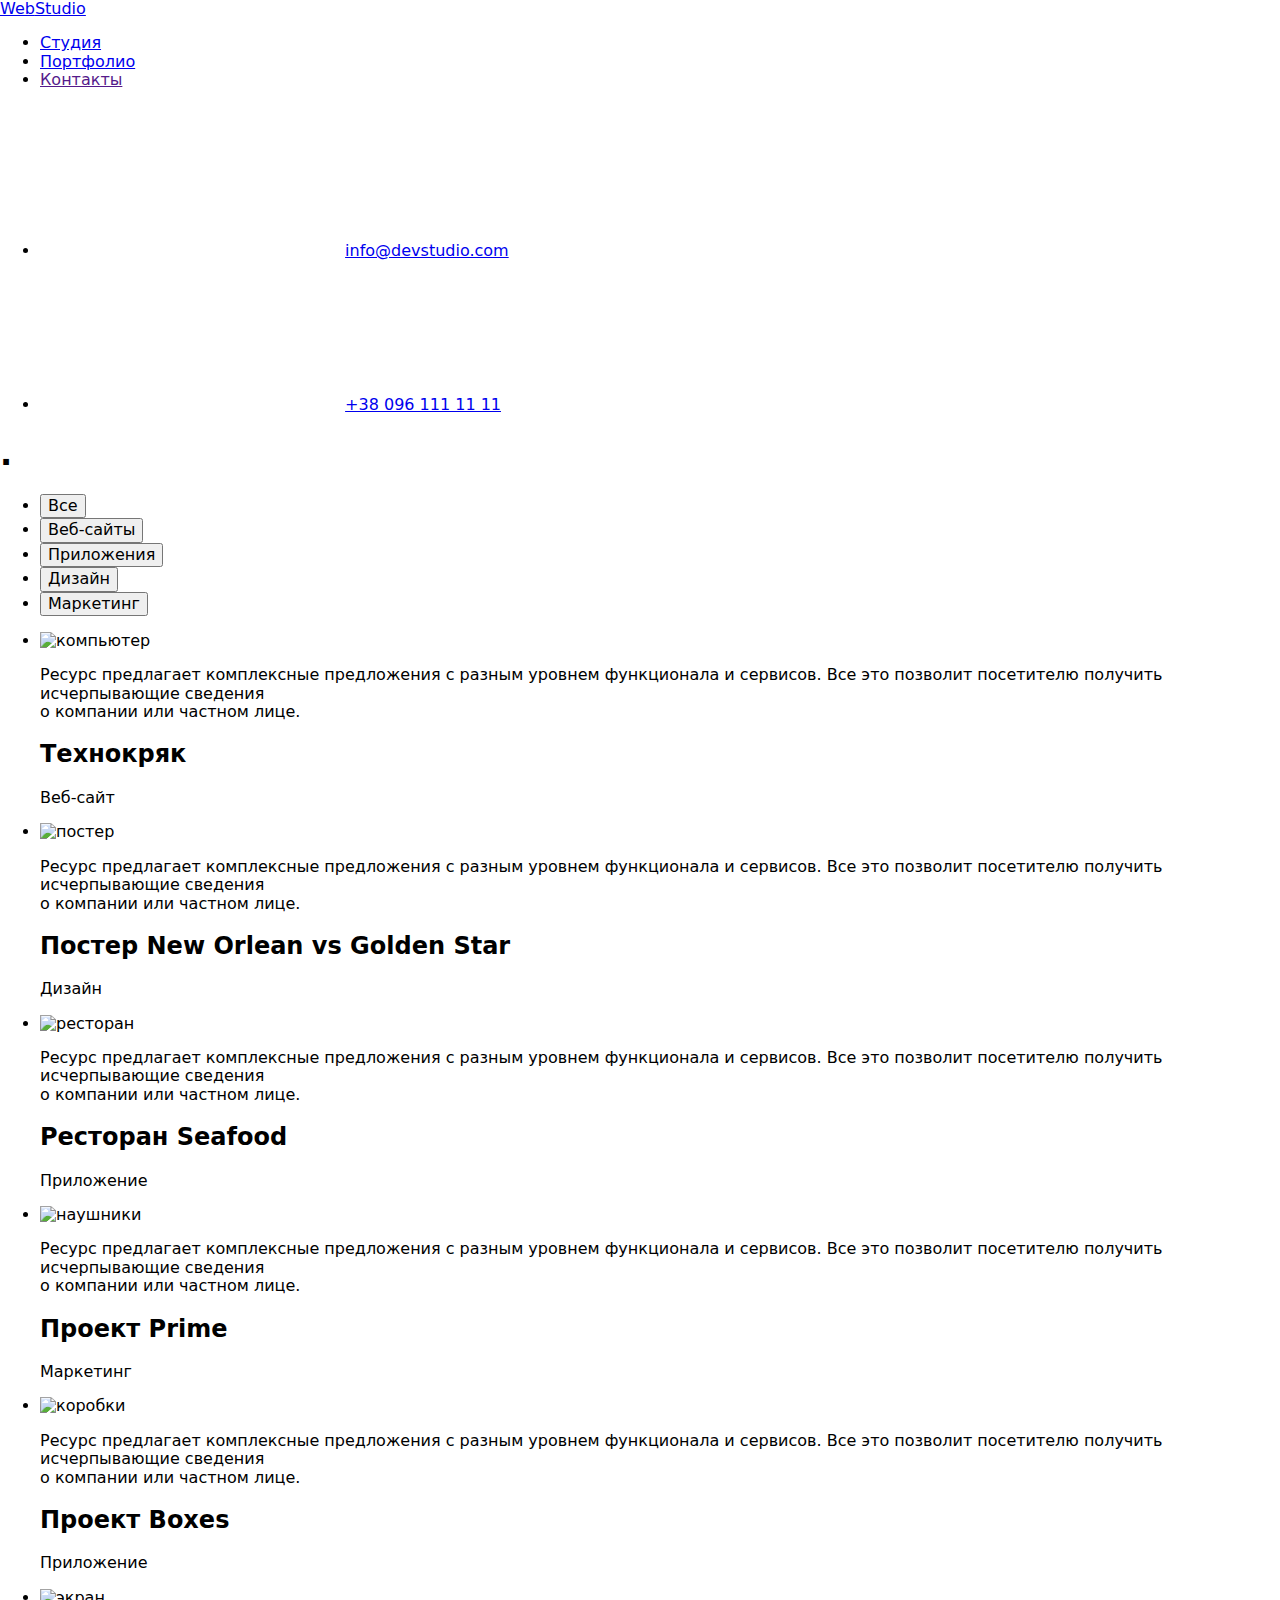
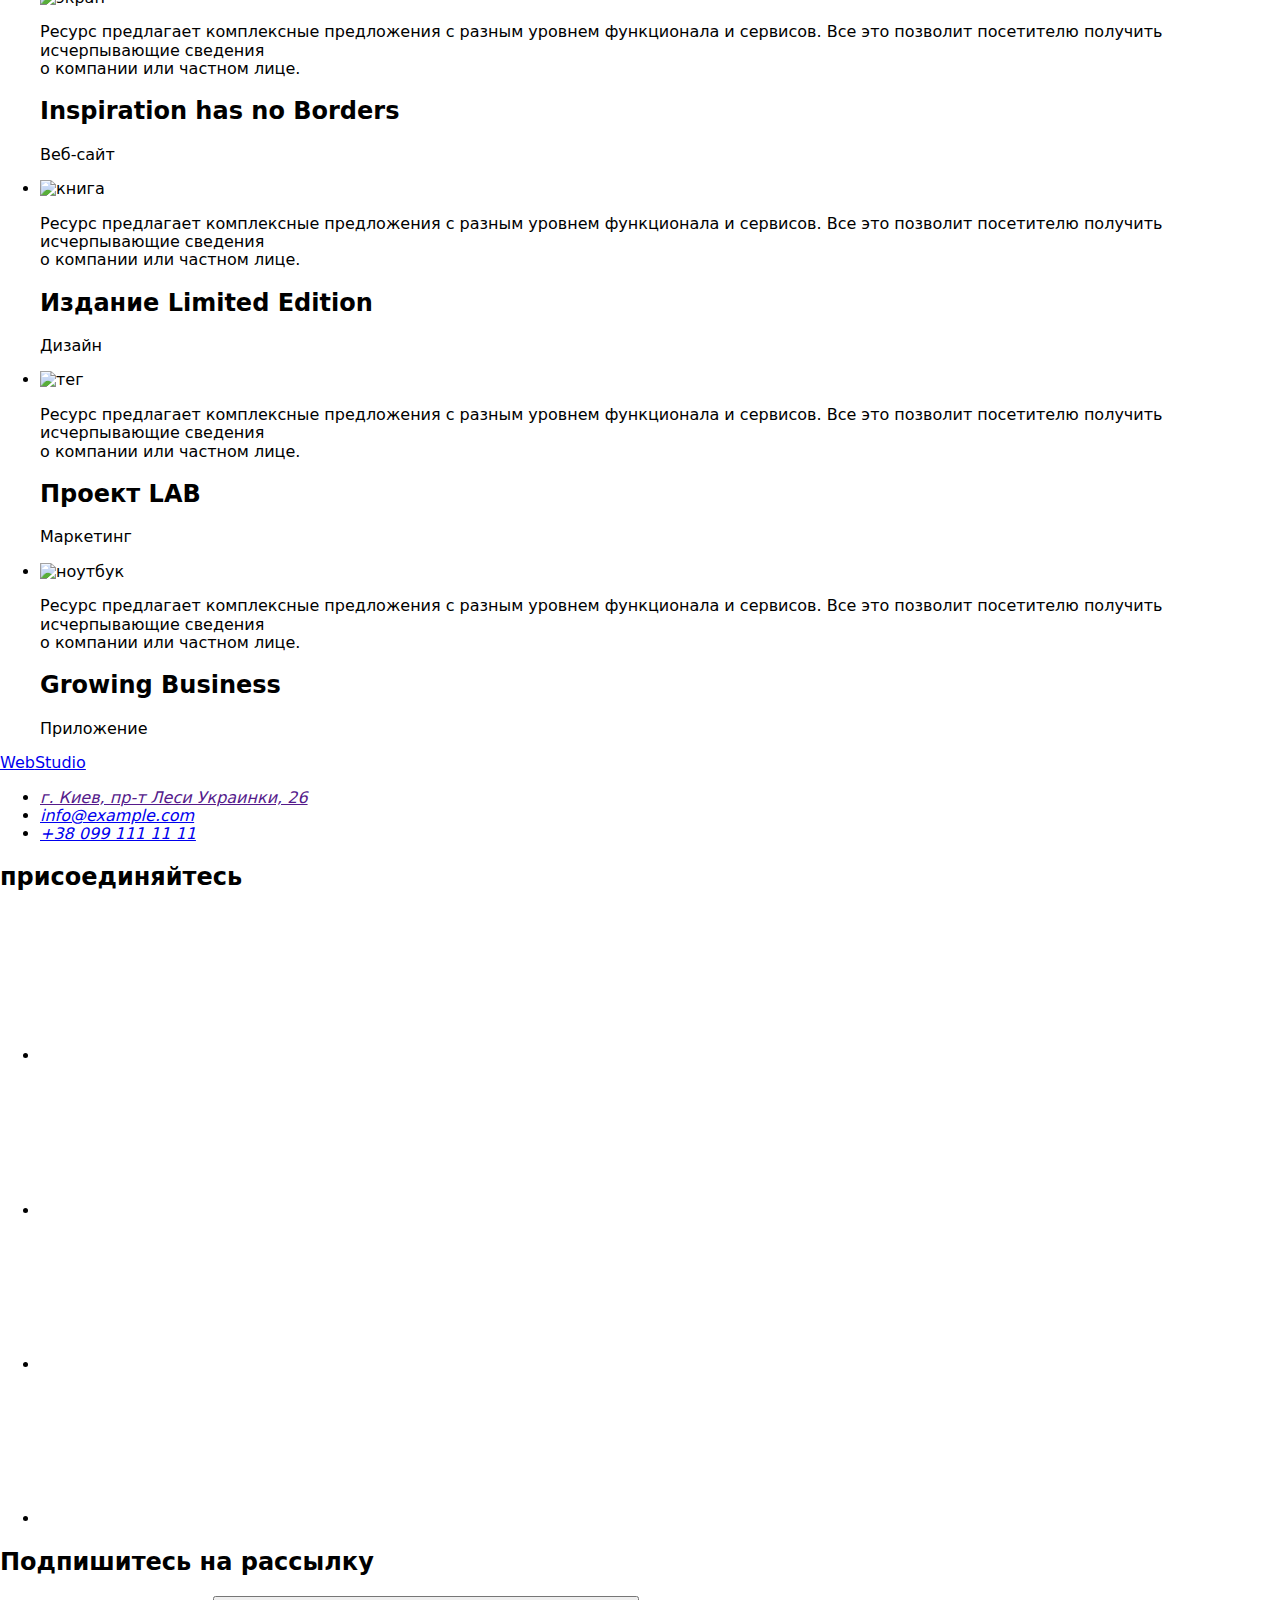
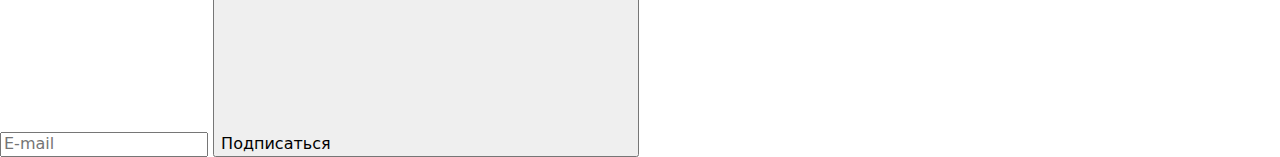
==== portfolio.html @ a4544d1d "Add files via upload" ====
<!DOCTYPE html>
<html lang="ru">
<head>
    <meta charset="UTF-8">
    <meta http-equiv="X-UA-Compatible" content="IE=edge">
    <meta name="viewport" content="width=device-width, initial-scale=1.0">
    <title>hw2</title>
    <link
    rel="stylesheet"
    href="https://cdnjs.cloudflare.com/ajax/libs/modern-normalize/1.0.0/modern-normalize.min.css"
    />
    <link rel="stylesheet" href="css/styles.css">
    <link rel="stylesheet" href="css/main.min.css">
    <link href="https://fonts.googleapis.com/css2?family=Raleway:wght@700&family=Roboto:wght@400;500;700;900&display=swap" rel="stylesheet">
</head>
<body>
    <header>
        <div class="conteiner , dopdiv">
        <nav>
            <a href="index.html" class="logo , href"><span class="part1">Web</span>Studio</a>
        <ul class="toplink">
            <li class="topli"><a href="index.html" class=" href">Студия</a></li>
            <li class="topli"><a href="portfolio.html" class=" current ,href" >Портфолио</a> </li>
            <li class="topli" ><a href="" class="href">Контакты</a></li>
        </ul>
        </nav>
        <ul class="tellink">
            <li class="telmail1">
                <svg class="svg-mail">
                    <use href="./images/symbol-defs.svg#envelope"></use>
                    </svg>
                <a href="mailto:info@devstudio.com" class="telmail">info@devstudio.com</a></li>
            <li class="telmail1"><svg class="svg-smartphone">
                <use href="./images/symbol-defs.svg#smartphone"></use>
                </svg>
                <a href="tel:+380961111111" class="telmail"> +38 096 111 11 11 </a></li>
        </ul>
        </div>
    </header>
<main>
    <section class="section" >
        <div  class="conteiner">
        <h1 class="p">.</h1>
        <ul class="portfolio-buttons">
        <li><button type="button" class="current-button button">Все</button></li>
        <li><button type="button" class="button">Веб-сайты</button></li>
        <li><button type="button" class="button">Приложения</button></li>
        <li><button type="button" class="button">Дизайн</button></li>
        <li><button type="button" class="button">Маркетинг</button></li>
        </ul>
        <ul class="portfolio-list">
        <li class=""><article class="portfolio">  
           <div class="zero">
           <img src="images/10.jpg" alt="компьютер" width="370" height="294" >
           <div class="over">
            <p>Ресурс предлагает комплексные предложения с разным уровнем функционала и сервисов. Все это позволит посетителю получить исчерпывающие сведения <br>о компании или частном лице.</p>
            </div>
        </div>
           <div>
           <h2>Технокряк</h2> 
           <p class="text">Веб-сайт</p>
            </div>
        </article></li>
        <li class=""><article class="portfolio">
            <div class="zero">
            <img src="images/9.jpg" alt="постер" width="370" height="294">
            <div class="over">
                <p>Ресурс предлагает комплексные предложения с разным уровнем функционала и сервисов. Все это позволит посетителю получить исчерпывающие сведения <br>о компании или частном лице.</p>
                </div>
            </div>
            <div>
            <h2>Постер New Orlean vs Golden Star</h2>
            <p class="text">Дизайн</p>
            </div>
        </article></li>        
        <li class=""><article class="portfolio">
            <div class="zero">
            <img src="images/11.jpg" alt="ресторан" width="370" height="294">
            <div class="over">
                <p>Ресурс предлагает комплексные предложения с разным уровнем функционала и сервисов. Все это позволит посетителю получить исчерпывающие сведения <br>о компании или частном лице.</p>
                </div>
            </div>
            <div>
            <h2>Ресторан Seafood</h2>
            <p class="text">Приложение</p>
            </div>
        </article></li>
        <li class=""><article class="portfolio">
            <div class="zero">
            <img src="images/8.jpg" alt="наушники" width="370" height="294">
            <div class="over">
                <p>Ресурс предлагает комплексные предложения с разным уровнем функционала и сервисов. Все это позволит посетителю получить исчерпывающие сведения <br>о компании или частном лице.</p>
                </div>
            </div>
            <div>
            <h2>Проект Prime</h2>
            <p class="text">Маркетинг</p>
            </div>
        </article></li>    
        <li class=""><article class="portfolio">
            <div class="zero">
            <img src="images/13.jpg" alt="коробки" width="370" height="294">
            <div class="over">
                <p>Ресурс предлагает комплексные предложения с разным уровнем функционала и сервисов. Все это позволит посетителю получить исчерпывающие сведения <br>о компании или частном лице.</p>
                </div>
            </div>
            <div>
            <h2>Проект Boxes</h2>
            <p class="text">Приложение</p>
            </div>
        </article></li>
        <li class=""><article class="portfolio">
            <div class="zero">
            <img src="images/12.jpg" alt="экран" width="370" height="294">
            <div class="over">
                <p>Ресурс предлагает комплексные предложения с разным уровнем функционала и сервисов. Все это позволит посетителю получить исчерпывающие сведения <br>о компании или частном лице.</p>
                </div>
            </div>
            <div>
            <h2>Inspiration has no Borders</h2>
            <p class="text">Веб-сайт</p>
            </div>
        </article></li>
        <li class=""><article class="portfolio">
            <div class="zero">
            <img src="images/14.jpg" alt="книга" width="370" height="294">
            <div class="over">
                <p>Ресурс предлагает комплексные предложения с разным уровнем функционала и сервисов. Все это позволит посетителю получить исчерпывающие сведения <br>о компании или частном лице.</p>
                </div>
            </div>
            <div>
            <h2>Издание Limited Edition</h2>
            <p class="text">Дизайн</p>
            </div>
        </article></li>
        <li class=""><article class="portfolio">
            <div class="zero">
            <img src="images/16.jpg" alt="тег" width="370" height="294">
            <div class="over">
                <p>Ресурс предлагает комплексные предложения с разным уровнем функционала и сервисов. Все это позволит посетителю получить исчерпывающие сведения <br>о компании или частном лице.</p>
                </div>
            </div>
            <div>
            <h2>Проект LAB</h2>
            <p class="text">Маркетинг</p>
            </div>
        </article></li>
        <li class=""><article class="portfolio">
            <div class="zero">
            <img src="images/15.jpg" alt="ноутбук" width="370" height="294">
            <div class="over">
                <p>Ресурс предлагает комплексные предложения с разным уровнем функционала и сервисов. Все это позволит посетителю получить исчерпывающие сведения <br>о компании или частном лице.</p>
                </div>
            </div>
            <div>
            <h2>Growing Business</h2>
            <p class="text">Приложение</p>
            </div>
        </article></li>
        </ul>
    </div>
    </section>
</main>
<footer>
    <div class="conteiner , flex">
   <div>
    <a href="index.html" class="logo_bottom" ><span class="part1">Web</span>Studio</a>
   <address><ul class="footer-ul">
       <li class="footer-li"><a href="" class="address">г. Киев, пр-т Леси Украинки, 26</a></li>
       <li class="footer-li"><a href="mailto:info@example.com" class="telmail2">info@example.com</a></li>
       <li class="footer-li"><a href="tel:+380991111111" class="telmail2">+38 099 111 11 11</a></li>
   </ul></address>
    </div>
   <div class="dopsection">
    <h2 class="join">присоединяйтесь</h2>
    <ul class="bottomjoin">
        <li class="bottom-links"><a href="" class="bottom-link"><svg class="social-svg">
            <use href="./images/symbol-defs.svg#instagram"></use>
        </svg></a></li>
        <li class="bottom-links"><a href="" class="bottom-link"><svg class="social-svg">
            <use href="./images/symbol-defs.svg#twitter"></use>
        </svg> </a></li>
        <li class="bottom-links"><a href="" class="bottom-link"><svg class="social-svg">
            <use href="./images/symbol-defs.svg#facebook"></use>
        </svg></a></li>
        <li class="bottom-links"><a href="" class="bottom-link"><svg class="social-svg">
            <use href="./images/symbol-defs.svg#linkedin2"></use>
        </svg></a></li>
    </ul>
</div>
   <form class="dopsection">
    <h2 class="join ,display">Подпишитесь на рассылку</h2>
    <div class="flex">
    <input type="email" name="mail" placeholder="E-mail" class="bottom_input ">
    <button type="submit" class="button_join_down">Подписаться<svg class="icon_send">
        <use href="./images/symbol-defs.svg#icon-send" ></use>
    </svg></button>
    </div>
   </form>
</div>
</footer> 
</body>
</html>
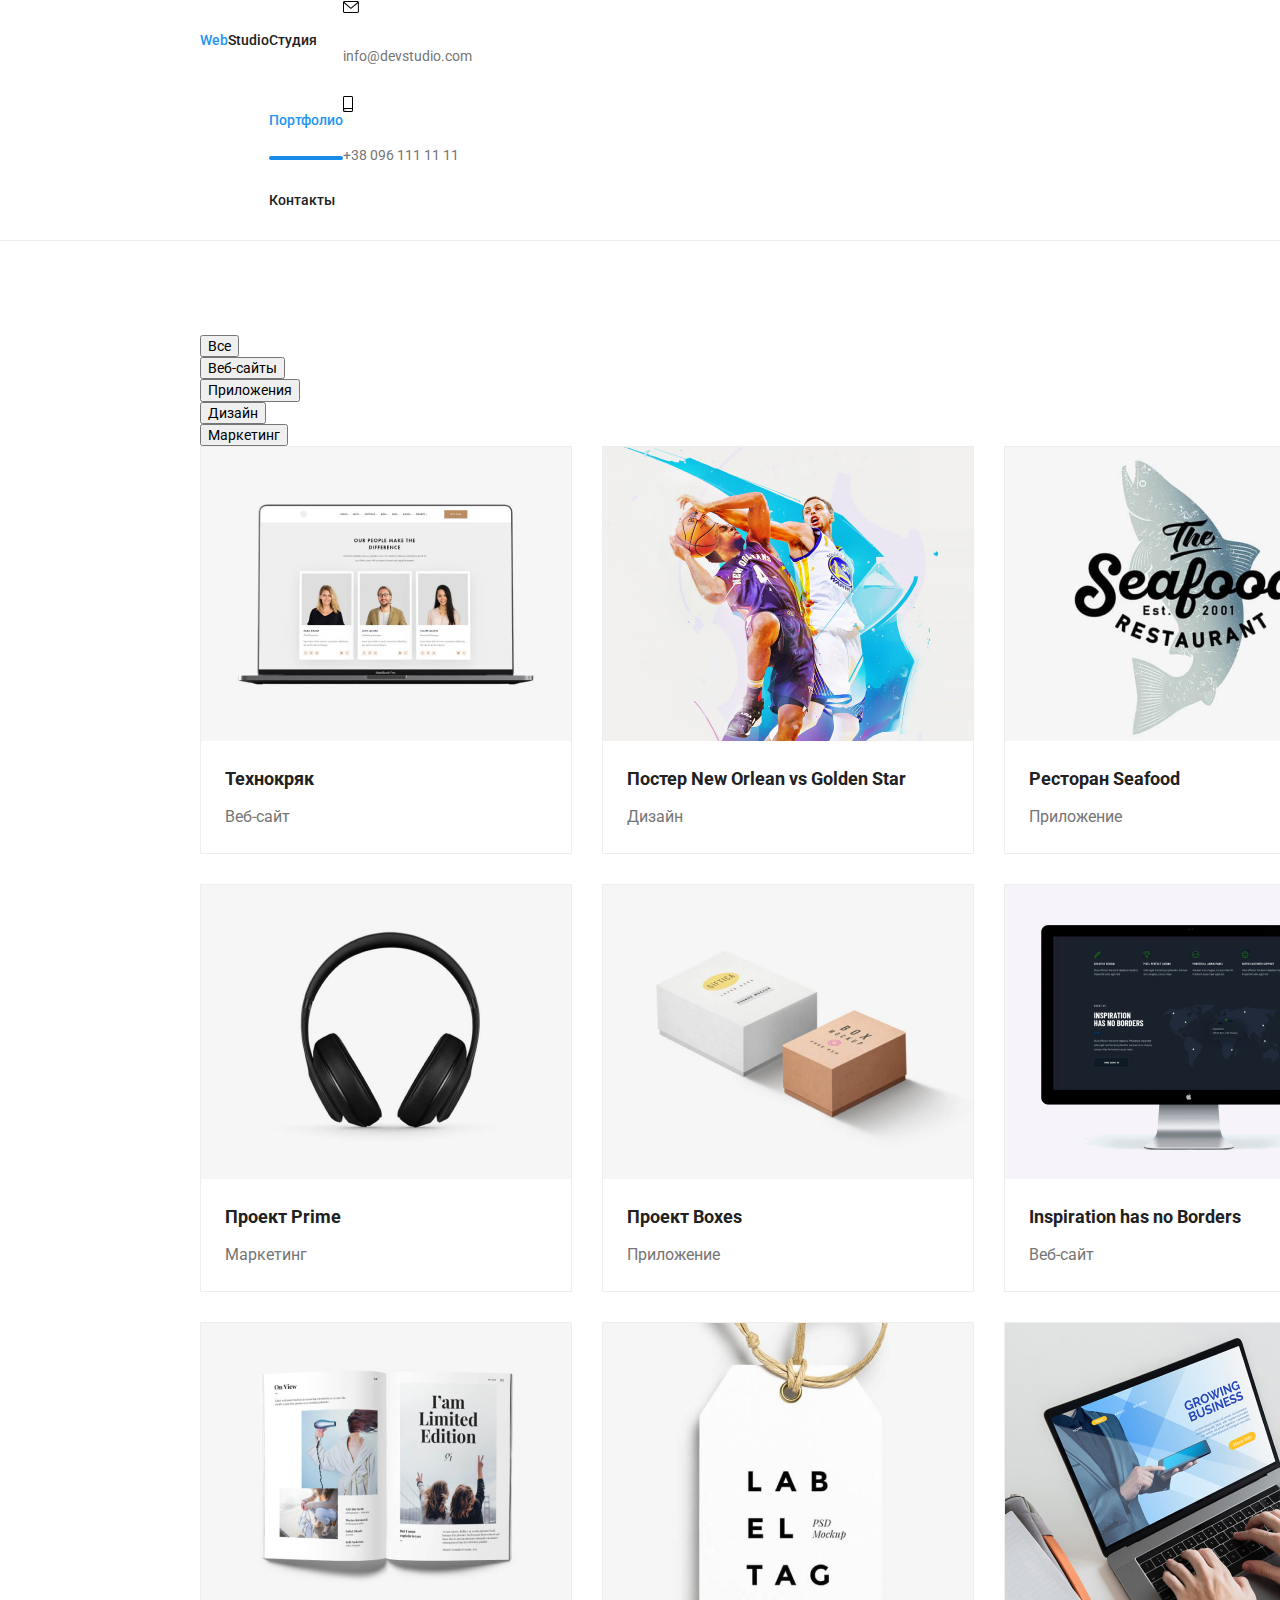
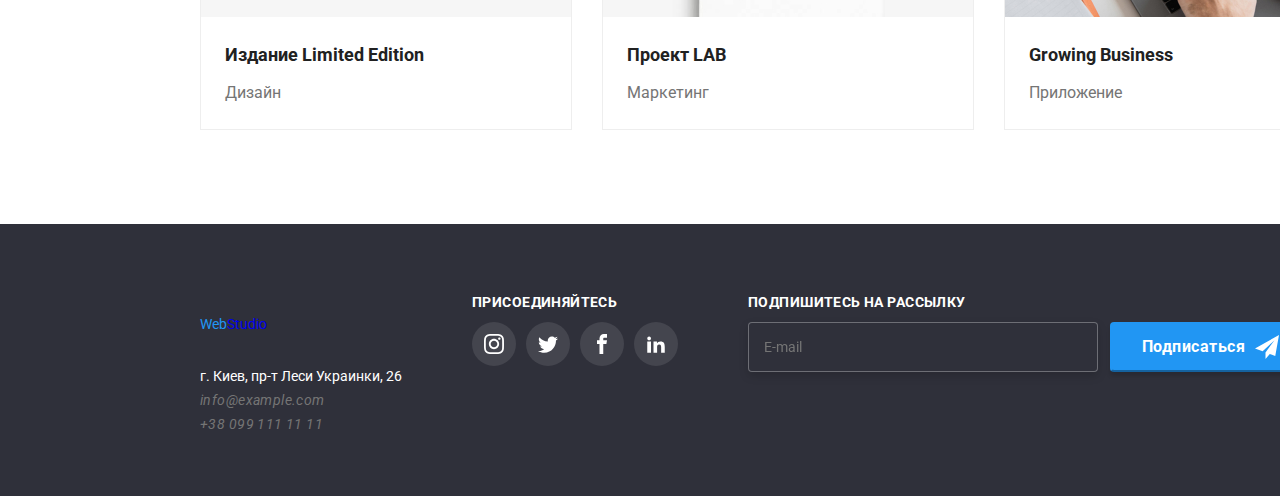
==== commit 1ba91430: "Add files via upload" ====
--- a/portfolio.html
+++ b/portfolio.html
@@ -3,7 +3,7 @@
 <head>
     <meta charset="UTF-8">
     <meta http-equiv="X-UA-Compatible" content="IE=edge">
-    <meta name="viewport" content="width=device-width, initial-scale=1.0">
+    <meta name="viewport" content="width=device-width, initial-scale=1.0" />
     <title>hw2</title>
     <link
     rel="stylesheet"
@@ -15,22 +15,22 @@
 </head>
 <body>
     <header>
-        <div class="conteiner , dopdiv">
+        <div class="conteiner , flex">
         <nav>
-            <a href="index.html" class="logo , href"><span class="part1">Web</span>Studio</a>
-        <ul class="toplink">
-            <li class="topli"><a href="index.html" class=" href">Студия</a></li>
-            <li class="topli"><a href="portfolio.html" class=" current ,href" >Портфолио</a> </li>
-            <li class="topli" ><a href="" class="href">Контакты</a></li>
+            <a href="index.html" class=" header_logo , href"><span class="part1">Web</span>Studio</a>
+        <ul class="header_list">
+            <li class="header_link"><a href="index.html" class=" href">Студия</a></li>
+            <li class="header_link"><a href="portfolio.html" class="current  href" >Портфолио</a> </li>
+            <li class="header_link" ><a href="" class="href">Контакты</a></li>
         </ul>
         </nav>
-        <ul class="tellink">
-            <li class="telmail1">
+        <ul class="contact_list">
+            <li class="contact_item">
                 <svg class="svg-mail">
                     <use href="./images/symbol-defs.svg#envelope"></use>
                     </svg>
                 <a href="mailto:info@devstudio.com" class="telmail">info@devstudio.com</a></li>
-            <li class="telmail1"><svg class="svg-smartphone">
+            <li class="contact_item"><svg class="svg-smartphone">
                 <use href="./images/symbol-defs.svg#smartphone"></use>
                 </svg>
                 <a href="tel:+380961111111" class="telmail"> +38 096 111 11 11 </a></li>
@@ -41,12 +41,12 @@
     <section class="section" >
         <div  class="conteiner">
         <h1 class="p">.</h1>
-        <ul class="portfolio-buttons">
-        <li><button type="button" class="current-button button">Все</button></li>
-        <li><button type="button" class="button">Веб-сайты</button></li>
-        <li><button type="button" class="button">Приложения</button></li>
-        <li><button type="button" class="button">Дизайн</button></li>
-        <li><button type="button" class="button">Маркетинг</button></li>
+        <ul class="portfolio_buttons_list">
+        <li><button type="button" class="current_button portfolio_button ">Все</button></li>
+        <li><button type="button" class="portfolio_button">Веб-сайты</button></li>
+        <li><button type="button" class="portfolio_button">Приложения</button></li>
+        <li><button type="button" class="portfolio_button">Дизайн</button></li>
+        <li><button type="button" class="portfolio_button">Маркетинг</button></li>
         </ul>
         <ul class="portfolio-list">
         <li class=""><article class="portfolio">  
@@ -164,11 +164,11 @@
 <footer>
     <div class="conteiner , flex">
    <div>
-    <a href="index.html" class="logo_bottom" ><span class="part1">Web</span>Studio</a>
-   <address><ul class="footer-ul">
-       <li class="footer-li"><a href="" class="address">г. Киев, пр-т Леси Украинки, 26</a></li>
-       <li class="footer-li"><a href="mailto:info@example.com" class="telmail2">info@example.com</a></li>
-       <li class="footer-li"><a href="tel:+380991111111" class="telmail2">+38 099 111 11 11</a></li>
+    <a href="index.html" class="logo_footer" ><span class="part1">Web</span>Studio</a>
+   <address><ul class="footer_list">
+       <li class="footer_item"><a href="" class="address">г. Киев, пр-т Леси Украинки, 26</a></li>
+       <li class="footer_item"><a href="mailto:info@example.com" class="telmail2">info@example.com</a></li>
+       <li class="footer_item"><a href="tel:+380991111111" class="telmail2">+38 099 111 11 11</a></li>
    </ul></address>
     </div>
    <div class="dopsection">
@@ -191,13 +191,13 @@
    <form class="dopsection">
     <h2 class="join ,display">Подпишитесь на рассылку</h2>
     <div class="flex">
-    <input type="email" name="mail" placeholder="E-mail" class="bottom_input ">
-    <button type="submit" class="button_join_down">Подписаться<svg class="icon_send">
+    <input type="email" name="mail" placeholder="E-mail" class="bottom_input">
+    <button type="submit" class="button_join_down button">Подписаться<svg class="icon_send">
         <use href="./images/symbol-defs.svg#icon-send" ></use>
     </svg></button>
     </div>
    </form>
 </div>
-</footer> 
+</footer>
 </body>
 </html>--- a/css/styles.css
+++ b/css/styles.css
@@ -0,0 +1,24 @@
+:root {
+    --brand-color: #2196F3;
+    --second-color:#757575;
+    --main-color:#212121;
+    --white-color:#FFFFFF; 
+    --grey-color:#AFB1B8;
+}
+body{
+    font-family:'Roboto','Raleway',sans-serif;
+    position: relative;
+    color: var(--main-color);
+    font-size: 14px;
+} 
+
+
+
+
+
+
+
+
+
+
+
--- a/css/main.min.css
+++ b/css/main.min.css
@@ -0,0 +1 @@
+.button{background:#f5f4fa;cursor:pointer;font-family:inherit;font-size:16px;line-height:1.6;text-align:center;letter-spacing:.03em;border-radius:4px;border-color:var(--white-color);font-weight:500;padding-top:6px;padding-bottom:6px;padding-left:22px;padding-right:22px;transition-property:background-color;transition-duration:250ms;transition-timing-function:cubic-bezier(0.4, 0, 0.2, 1)}.button:hover,.button:focus{background-color:var(--brand-color);color:var(--white-color);border-color:var(--brand-color);box-shadow:0px 3px 1px rgba(0,0,0,.1),0px 1px 2px rgba(0,0,0,.08),0px 2px 2px rgba(0,0,0,.12)}.current-button{background-color:var(--brand-color);color:var(--white-color);border-color:var(--brand-color)}.order-services{font-size:16px;line-height:1.9;display:flex;margin:0px auto;letter-spacing:.06em;background-color:var(--brand-color);color:var(--white-color);border-color:var(--brand-color);border-radius:4px;font-weight:bold;margin-top:10px;padding:10px 32px 10px 32px;transition-property:background-color;transition-duration:250ms;transition-timing-function:cubic-bezier(0.4, 0, 0.2, 1)}.order-services:hover,.order-services:focus{background-color:#188ce8}.send_button{padding:10px 55px 10px 55px;background:#2196f3;box-shadow:0px 4px 4px rgba(0,0,0,.15);border-radius:4px;color:var(--white-color);font-weight:700;font-size:16px;line-height:30px;display:flex;align-items:center;text-align:center;margin:0px auto;border-color:var(--brand-color)}.button_join_down{align-items:center;padding:10px 30px 10px 30px;font-weight:700;font-size:16px;line-height:1.8;display:flex;align-items:center;text-align:center;height:50px;fill:var(--white-color);color:var(--white-color);background-color:var(--brand-color);border-color:var(--brand-color);box-shadow:0px 4px 4px rgba(0,0,0,.15);border-radius:4px}.portfolio-buttons{display:flex;justify-content:center;margin-bottom:50px}.portfolio-buttons li+li{margin-left:8px}.bottom-link{padding:0px;width:44px;height:44px;display:flex;justify-content:center;align-items:center;border-radius:50%;background:rgba(255,255,255,.1019607843);fill:var(--white-color);transition-property:background-color,fill;transition-duration:250ms;transition-timing-function:cubic-bezier(0.4, 0, 0.2, 1)}.bottom-link:hover,.bottom-link:focus{background-color:#2196f3;fill:var(--white-color)}.close{position:absolute;right:8px;top:8px;box-shadow:none;border-radius:50%;height:30px;width:30px;line-height:0px;padding:0px;box-shadow:none;border:1px solid gray;background-color:var(--white-color)}.close:hover{border-radius:50%;box-shadow:none;background-color:var(--white-color);border:1px solid gray;color:var(--brand-color)}a{text-decoration:none;padding:32px 0px;display:block;transition-property:color;transition-duration:250ms;transition-timing-function:cubic-bezier(0.4, 0, 0.2, 1)}a:hover,a:focus{color:var(--brand-color)}.href{color:var(--main-color);font-weight:500}.telmail{color:var(--second-color)}.telmail1{color:var(--second-color);fill:var(--second-color);transition-property:color,fill;transition-duration:250ms;transition-timing-function:cubic-bezier(0.4, 0, 0.2, 1)}.telmail1:focus,.telmail1:hover{fill:var(--brand-color)}.telmail2{color:var(--second-color);font-weight:400;font-size:14px;line-height:24px;letter-spacing:.03em;padding:0px 0px}.address{font-weight:400;font-size:14px;line-height:24px;color:var(--white-color);padding:0px 0px;font-style:normal}.logo{font-family:"Raleway";font-weight:700;font-size:26px;line-height:1.2;margin-right:60px;display:block;padding:23px 0px}.logo_bottom{color:var(--white-color);font-family:"Raleway";font-weight:700;font-size:26px;line-height:1.2;padding:0px 0px}.clientlink{width:170px;height:92px;display:flex;justify-content:center;align-items:center;padding:0px;border:1px solid var(--grey-color);border-radius:5px;fill:var(--grey-color);transition-property:border,fill;transition-duration:250ms;transition-timing-function:cubic-bezier(0.4, 0, 0.2, 1)}.clientlink:hover,.clientlink:focus{fill:var(--brand-color);border:1px solid var(--brand-color)}.tellink{display:flex;margin-left:auto}.tellink .telmail+.telmail{margin-left:50px}.social-link{padding:0px;width:44px;height:44px;display:flex;justify-content:center;align-items:center;border-radius:50%;fill:var(--grey-color);transition-property:background-color,fill;transition-duration:250ms;transition-timing-function:cubic-bezier(0.4, 0, 0.2, 1)}.social-link:hover,.social-link:focus{background-color:#2196f3;fill:var(--white-color)}.current{color:var(--brand-color);font-weight:500;position:relative}.current::after{content:"";display:flex;width:100%;height:4px;border-radius:2px;background-color:#188ce8;position:absolute;left:0;bottom:0}.social-links-ul{padding-top:16px;display:flex;justify-content:center}.social-links{margin-left:0px;margin-right:10px}.social-links1{margin-left:0px;margin-right:0px}.telmail1{display:flex;margin-right:50px;justify-content:center;align-items:center;cursor:pointer}.bottom-links{margin-left:0px}.bottomjoin>.bottom-links+.bottom-links{margin-left:10px}.part1{color:var(--brand-color)}.about-us-svg{height:70px;width:70px}.social-svg{height:20px;width:20px}.form_svg{position:absolute;top:50%;left:0;transform:translateY(-50%);left:14px;fill:var(--main-color);transition-property:fill;transition-duration:250ms;transition-timing-function:cubic-bezier(0.4, 0, 0.2, 1)}.icon_send{height:24px;width:24px;margin-left:10px}.icon{display:inline-block;border:2px solid var(--second-color);width:16px;height:16px;background-image:url("data:image/svg+xml;charset=utf8,%3Csvg width='16' height='15' viewBox='0 0 16 15' fill='none' xmlns='http://www.w3.org/2000/svg'%3E%3Cpath d='M3.95703 7.75166L3.88825 7.68604L3.81923 7.75141L2.93123 8.59258L2.85486 8.66492L2.93097 8.73753L6.42671 12.0724L6.49574 12.1382L6.56476 12.0724L14.069 4.91352L14.1449 4.84116L14.069 4.76881L13.1873 3.92764L13.1183 3.86183L13.0493 3.92761L6.49577 10.1735L3.95703 7.75166Z' fill='white' stroke='white' stroke-width='0.2'/%3E%3C/svg%3E");border-radius:4px;background-origin:border-box;background-size:contain;margin-right:7px}.svg-smartphone{height:16px;width:10px;margin-right:10px}.svg-mail{height:12px;width:16px;margin-right:10px}.form_tel{width:13px;height:13px}.form_mail{width:15px;height:12px}.form_name{width:12px;height:12px}.backdrop.is-hidden{visibility:hidden;opacity:0;pointer-events:none}.backdrop{width:100%;height:100%;top:0;right:0;background-color:rgba(0,0,0,.5);opacity:1;visibility:visible;position:fixed;transition:opacity 250ms}.strong_modal{font-family:"Roboto";font-style:normal;font-weight:700;font-size:20px;line-height:1.2;text-align:center}.modal_div{margin:0}.modal{position:absolute;background-color:#fff;top:50%;left:50%;transform:translate(-50%, -50%);min-height:580px;min-width:520px;padding:40px;border-radius:4px;box-shadow:0px 1px 3px rgba(0,0,0,.12),0px 1px 1px rgba(0,0,0,.14),0px 2px 1px rgba(0,0,0,.2)}.work-img{display:flex;padding-left:0px;margin-top:0px}.work-img li+li{margin-left:30px}img{display:block;max-width:100%;height:auto}.image{position:relative}.relative{position:relative}.display{display:flex}.p{display:none}nav{display:flex}.toplink{display:flex}.all-clients{display:flex}.flex{display:flex}.bottomjoin{display:flex}.dopdiv{display:flex}.conteiner{width:1200px;margin-right:200px;margin-left:200px}ul{list-style:none;margin:0px 0px 0px 0px;padding:0px 0px 0px 0px}.div{display:flex;padding-top:94px}.dopsection{padding-left:70px}.section{padding-top:94px;padding-bottom:94px;padding-left:0px}.div>.conteiner>.about-ul>li+li{margin-left:30px}.div>div .about-ul{display:flex}.ulteam{display:flex;width:1170px;padding-left:0px}.footer-ul{padding:0px;margin-top:20px}.topli{margin-left:50px}.footer-ul .footer-li+.footer-li{margin-top:10px}header{border-bottom:1px solid #ececec;margin:0 0 0 0;padding:0 0 0 0}.h1{background-image:url(../images/17.jpg);padding:190px 0px}footer{background:#2f303a;padding-bottom:60px;padding-top:60px;padding-right:0px}.teamtopick{text-align:center;padding-bottom:50px;padding-top:0px;margin-top:0px;margin-bottom:0px}.portfolio>div{padding-top:20px;padding-bottom:20px;padding-left:24px;padding-right:24px}textarea{resize:none}.form_field>.form_lable{display:flex}.form_input{width:100%;border-radius:4px;padding-left:40px;height:40px;border:rgba(33,33,33,.2) solid 1px;background-color:var(--white-color);transition-property:border;transition-duration:250ms;transition-timing-function:cubic-bezier(0.4, 0, 0.2, 1)}.form_input:focus{border:var(--brand-color) solid 1px;outline:rgba(0,0,0,0)}.form_input:focus+.form_svg{fill:var(--brand-color)}.form_textarea{width:100%;height:120px;border:rgba(33,33,33,.2) solid 1px;background-color:var(--white-color);padding:12px 16px 12px 16px;border-radius:4px;font-weight:400;transition-property:border;transition-duration:250ms;transition-timing-function:cubic-bezier(0.4, 0, 0.2, 1)}.form_textarea:-moz-placeholder-shown{font-size:12px;line-height:1.2;letter-spacing:.01em;color:rgba(117,117,117,.5)}.form_textarea:-ms-input-placeholder{font-size:12px;line-height:1.2;letter-spacing:.01em;color:rgba(117,117,117,.5)}.form_textarea:placeholder-shown{font-size:12px;line-height:1.2;letter-spacing:.01em;color:rgba(117,117,117,.5)}.form_textarea:focus{border:var(--brand-color) solid 1px;outline:rgba(0,0,0,0);color:var(--main-color)}.privacy-policy{display:inline;text-decoration:underline;color:var(--brand-color);padding:0px;padding-left:3px}.form_lable{font-weight:400;font-size:12px;line-height:1.2;color:var(--second-color);padding-top:10px;padding-bottom:4px}.checkbox{position:absolute;appearance:none;-webkit-appearance:none;-moz-appearance:none}.bottom_input{height:50px;min-width:350px;padding:15px;background-color:#2f303a;border-radius:4px;outline:rgba(0,0,0,0);border:1px solid rgba(255,255,255,.3);filter:drop-shadow(0px 4px 4px rgba(0, 0, 0, 0.15));border-radius:4px;color:rgba(255,255,255,.6);margin-right:12px}.checkbox:checked+.icon{background-color:var(--brand-color);border:2px solid var(--brand-color)}.label_check{display:flex;align-items:center;padding:20px 10px 30px 10px;font-style:normal;font-weight:400;font-size:14px;line-height:1.6;color:var(--second-color)}.over{position:absolute;width:100%;height:100%;background-color:rgba(33,150,243,.8980392157);font-family:"Roboto";font-style:normal;font-weight:400;font-size:18px;line-height:1.5;top:0;opacity:0;margin:0;align-items:center;display:flex;overflow:hidden;transform:translateY(100%);transition:transform 250ms cubic-bezier(0.4, 0, 0.2, 1)}.over>p{padding-left:24px;padding-right:24px;color:var(--white-color);margin:0}.portfolio>.zero{padding:0px}.zero{position:relative;overflow:hidden}.portfolio:hover>.zero>.over{opacity:1;transform:translateY(0%)}.ulteam .card+.card{margin-left:30px}.work{text-align:center;margin:0;margin-bottom:50px}.portfolio-list{display:flex;flex-wrap:wrap;padding-left:0px;margin-left:-30px;margin-bottom:-30px}.portfolio-list>li{border-bottom:20px;margin-left:30px;margin-bottom:30px;border:1px solid #eee}.team{background-color:var(--white-color);border-radius:5px;box-shadow:0px 1px 3px rgba(0,0,0,.12),0px 1px 1px rgba(0,0,0,.14),0px 2px 1px rgba(0,0,0,.2)}.background{background-color:#f5f4fa}.teambottom{padding-top:30px;padding-bottom:30px;text-align:center}.about-us-div{height:120px;display:flex;justify-content:center;align-items:center;background-color:#f5f4fa;border-radius:4px;margin-bottom:30px}.clients{text-align:center;padding-bottom:50px;padding-top:0px;margin-top:0px;margin-bottom:0px}.client{height:60px;width:106px}.all-clients>.clientli+.clientli{margin-left:30px}.portfolio>div>.text{color:var(--second-color);font-size:16px;line-height:2;font-weight:400;margin-top:0px;margin-bottom:0px}.portfolio:hover{box-shadow:0px 1px 1px rgba(0,0,0,.12),0px 4px 4px rgba(0,0,0,.06),1px 4px 6px rgba(0,0,0,.16)}.portfolio{transition-property:box-shadow;transition-duration:250ms;transition-timing-function:cubic-bezier(0.4, 0, 0.2, 1)}.portfolio>div>h2{font-size:18px;line-height:2;margin-top:0px;margin-bottom:4px}h1{font-weight:900;font-size:44px;line-height:60px;text-align:center;letter-spacing:.06em;text-transform:uppercase;color:var(--white-color);margin-top:0px}.about-us>h3{font-size:14px;line-height:1.1}.about-us>p{color:var(--second-color);font-size:14px;line-height:1.7;margin-top:0px;margin-bottom:0px}h2{font-size:36px;line-height:1.2}.team>div>h3{font-weight:500;font-size:16px;line-height:2;margin-top:0px;margin-bottom:10px}.team>div>p{color:var(--second-color);font-size:16px;line-height:1.2;font-weight:400;margin-top:0px;margin-bottom:0px}.topick{text-transform:uppercase;margin:0px 0px 10px 0px}.join{font-family:"Roboto";font-style:normal;font-weight:700;font-size:14px;line-height:1.1;letter-spacing:.03em;text-transform:uppercase;color:#fff}/*# sourceMappingURL=main.min.css.map */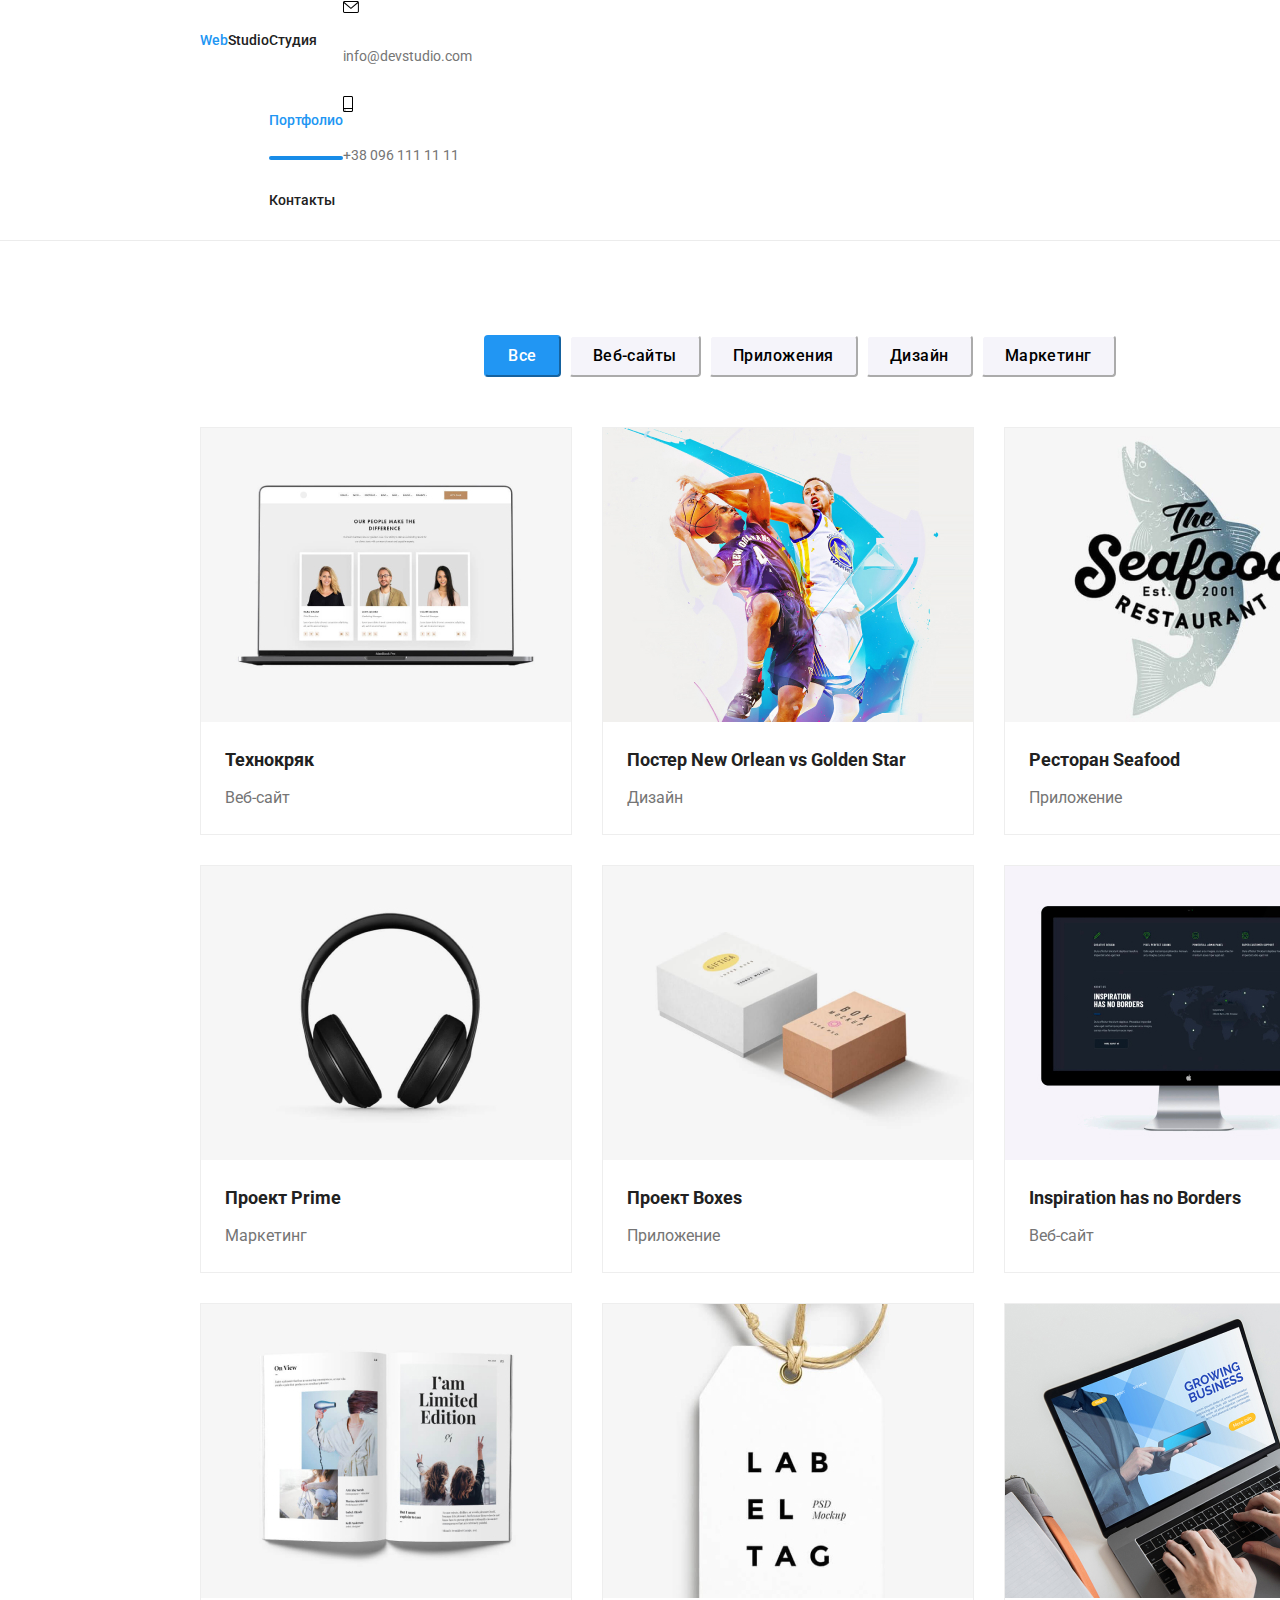
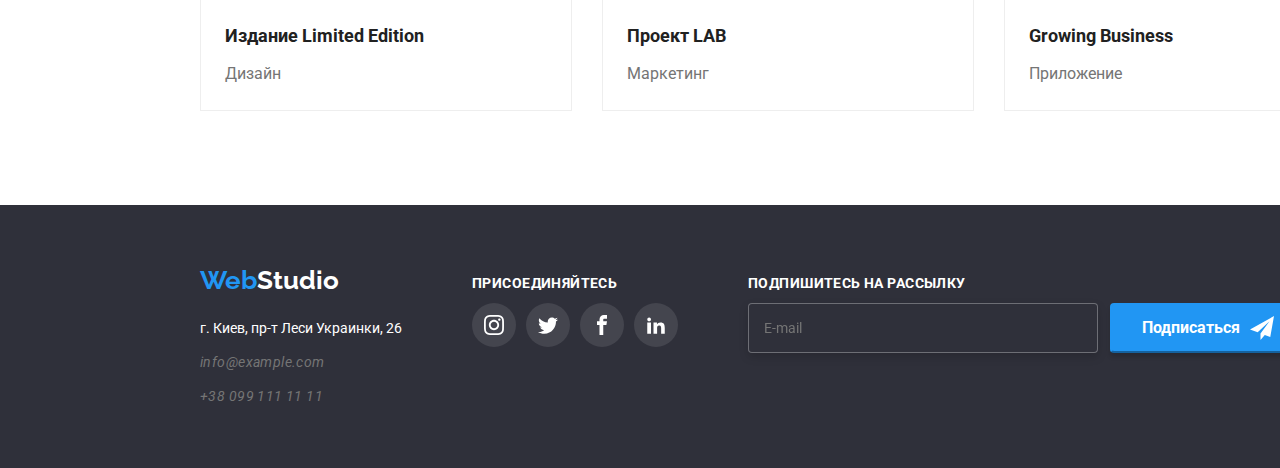
==== commit 189e98e3: "Add files via upload" ====
--- a/portfolio.html
+++ b/portfolio.html
@@ -17,20 +17,20 @@
     <header>
         <div class="conteiner , flex">
         <nav>
-            <a href="index.html" class=" header_logo , href"><span class="part1">Web</span>Studio</a>
-        <ul class="header_list">
-            <li class="header_link"><a href="index.html" class=" href">Студия</a></li>
-            <li class="header_link"><a href="portfolio.html" class="current  href" >Портфолио</a> </li>
-            <li class="header_link" ><a href="" class="href">Контакты</a></li>
+            <a href="index.html" class="logo href"><span class="part1">Web</span>Studio</a>
+        <ul class="navigation">
+            <li class="navlink"><a href="index.html" class="href">Студия</a></li>
+            <li class="navlink"><a href="portfolio.html" class="current href" >Портфолио</a> </li>
+            <li class="navlink" ><a href="" class="href">Контакты</a></li>
         </ul>
         </nav>
-        <ul class="contact_list">
-            <li class="contact_item">
+        <ul class="contacts">
+            <li class="contact">
                 <svg class="svg-mail">
                     <use href="./images/symbol-defs.svg#envelope"></use>
                     </svg>
                 <a href="mailto:info@devstudio.com" class="telmail">info@devstudio.com</a></li>
-            <li class="contact_item"><svg class="svg-smartphone">
+            <li class="contact"><svg class="svg-smartphone">
                 <use href="./images/symbol-defs.svg#smartphone"></use>
                 </svg>
                 <a href="tel:+380961111111" class="telmail"> +38 096 111 11 11 </a></li>
--- a/css/styles.css
+++ b/css/styles.css
@@ -5,12 +5,6 @@
     --white-color:#FFFFFF; 
     --grey-color:#AFB1B8;
 }
-body{
-    font-family:'Roboto','Raleway',sans-serif;
-    position: relative;
-    color: var(--main-color);
-    font-size: 14px;
-} 
 
 
 
@@ -22,3 +16,4 @@
 
 
 
+
--- a/css/main.min.css
+++ b/css/main.min.css
@@ -1 +1 @@
-.button{background:#f5f4fa;cursor:pointer;font-family:inherit;font-size:16px;line-height:1.6;text-align:center;letter-spacing:.03em;border-radius:4px;border-color:var(--white-color);font-weight:500;padding-top:6px;padding-bottom:6px;padding-left:22px;padding-right:22px;transition-property:background-color;transition-duration:250ms;transition-timing-function:cubic-bezier(0.4, 0, 0.2, 1)}.button:hover,.button:focus{background-color:var(--brand-color);color:var(--white-color);border-color:var(--brand-color);box-shadow:0px 3px 1px rgba(0,0,0,.1),0px 1px 2px rgba(0,0,0,.08),0px 2px 2px rgba(0,0,0,.12)}.current-button{background-color:var(--brand-color);color:var(--white-color);border-color:var(--brand-color)}.order-services{font-size:16px;line-height:1.9;display:flex;margin:0px auto;letter-spacing:.06em;background-color:var(--brand-color);color:var(--white-color);border-color:var(--brand-color);border-radius:4px;font-weight:bold;margin-top:10px;padding:10px 32px 10px 32px;transition-property:background-color;transition-duration:250ms;transition-timing-function:cubic-bezier(0.4, 0, 0.2, 1)}.order-services:hover,.order-services:focus{background-color:#188ce8}.send_button{padding:10px 55px 10px 55px;background:#2196f3;box-shadow:0px 4px 4px rgba(0,0,0,.15);border-radius:4px;color:var(--white-color);font-weight:700;font-size:16px;line-height:30px;display:flex;align-items:center;text-align:center;margin:0px auto;border-color:var(--brand-color)}.button_join_down{align-items:center;padding:10px 30px 10px 30px;font-weight:700;font-size:16px;line-height:1.8;display:flex;align-items:center;text-align:center;height:50px;fill:var(--white-color);color:var(--white-color);background-color:var(--brand-color);border-color:var(--brand-color);box-shadow:0px 4px 4px rgba(0,0,0,.15);border-radius:4px}.portfolio-buttons{display:flex;justify-content:center;margin-bottom:50px}.portfolio-buttons li+li{margin-left:8px}.bottom-link{padding:0px;width:44px;height:44px;display:flex;justify-content:center;align-items:center;border-radius:50%;background:rgba(255,255,255,.1019607843);fill:var(--white-color);transition-property:background-color,fill;transition-duration:250ms;transition-timing-function:cubic-bezier(0.4, 0, 0.2, 1)}.bottom-link:hover,.bottom-link:focus{background-color:#2196f3;fill:var(--white-color)}.close{position:absolute;right:8px;top:8px;box-shadow:none;border-radius:50%;height:30px;width:30px;line-height:0px;padding:0px;box-shadow:none;border:1px solid gray;background-color:var(--white-color)}.close:hover{border-radius:50%;box-shadow:none;background-color:var(--white-color);border:1px solid gray;color:var(--brand-color)}a{text-decoration:none;padding:32px 0px;display:block;transition-property:color;transition-duration:250ms;transition-timing-function:cubic-bezier(0.4, 0, 0.2, 1)}a:hover,a:focus{color:var(--brand-color)}.href{color:var(--main-color);font-weight:500}.telmail{color:var(--second-color)}.telmail1{color:var(--second-color);fill:var(--second-color);transition-property:color,fill;transition-duration:250ms;transition-timing-function:cubic-bezier(0.4, 0, 0.2, 1)}.telmail1:focus,.telmail1:hover{fill:var(--brand-color)}.telmail2{color:var(--second-color);font-weight:400;font-size:14px;line-height:24px;letter-spacing:.03em;padding:0px 0px}.address{font-weight:400;font-size:14px;line-height:24px;color:var(--white-color);padding:0px 0px;font-style:normal}.logo{font-family:"Raleway";font-weight:700;font-size:26px;line-height:1.2;margin-right:60px;display:block;padding:23px 0px}.logo_bottom{color:var(--white-color);font-family:"Raleway";font-weight:700;font-size:26px;line-height:1.2;padding:0px 0px}.clientlink{width:170px;height:92px;display:flex;justify-content:center;align-items:center;padding:0px;border:1px solid var(--grey-color);border-radius:5px;fill:var(--grey-color);transition-property:border,fill;transition-duration:250ms;transition-timing-function:cubic-bezier(0.4, 0, 0.2, 1)}.clientlink:hover,.clientlink:focus{fill:var(--brand-color);border:1px solid var(--brand-color)}.tellink{display:flex;margin-left:auto}.tellink .telmail+.telmail{margin-left:50px}.social-link{padding:0px;width:44px;height:44px;display:flex;justify-content:center;align-items:center;border-radius:50%;fill:var(--grey-color);transition-property:background-color,fill;transition-duration:250ms;transition-timing-function:cubic-bezier(0.4, 0, 0.2, 1)}.social-link:hover,.social-link:focus{background-color:#2196f3;fill:var(--white-color)}.current{color:var(--brand-color);font-weight:500;position:relative}.current::after{content:"";display:flex;width:100%;height:4px;border-radius:2px;background-color:#188ce8;position:absolute;left:0;bottom:0}.social-links-ul{padding-top:16px;display:flex;justify-content:center}.social-links{margin-left:0px;margin-right:10px}.social-links1{margin-left:0px;margin-right:0px}.telmail1{display:flex;margin-right:50px;justify-content:center;align-items:center;cursor:pointer}.bottom-links{margin-left:0px}.bottomjoin>.bottom-links+.bottom-links{margin-left:10px}.part1{color:var(--brand-color)}.about-us-svg{height:70px;width:70px}.social-svg{height:20px;width:20px}.form_svg{position:absolute;top:50%;left:0;transform:translateY(-50%);left:14px;fill:var(--main-color);transition-property:fill;transition-duration:250ms;transition-timing-function:cubic-bezier(0.4, 0, 0.2, 1)}.icon_send{height:24px;width:24px;margin-left:10px}.icon{display:inline-block;border:2px solid var(--second-color);width:16px;height:16px;background-image:url("data:image/svg+xml;charset=utf8,%3Csvg width='16' height='15' viewBox='0 0 16 15' fill='none' xmlns='http://www.w3.org/2000/svg'%3E%3Cpath d='M3.95703 7.75166L3.88825 7.68604L3.81923 7.75141L2.93123 8.59258L2.85486 8.66492L2.93097 8.73753L6.42671 12.0724L6.49574 12.1382L6.56476 12.0724L14.069 4.91352L14.1449 4.84116L14.069 4.76881L13.1873 3.92764L13.1183 3.86183L13.0493 3.92761L6.49577 10.1735L3.95703 7.75166Z' fill='white' stroke='white' stroke-width='0.2'/%3E%3C/svg%3E");border-radius:4px;background-origin:border-box;background-size:contain;margin-right:7px}.svg-smartphone{height:16px;width:10px;margin-right:10px}.svg-mail{height:12px;width:16px;margin-right:10px}.form_tel{width:13px;height:13px}.form_mail{width:15px;height:12px}.form_name{width:12px;height:12px}.backdrop.is-hidden{visibility:hidden;opacity:0;pointer-events:none}.backdrop{width:100%;height:100%;top:0;right:0;background-color:rgba(0,0,0,.5);opacity:1;visibility:visible;position:fixed;transition:opacity 250ms}.strong_modal{font-family:"Roboto";font-style:normal;font-weight:700;font-size:20px;line-height:1.2;text-align:center}.modal_div{margin:0}.modal{position:absolute;background-color:#fff;top:50%;left:50%;transform:translate(-50%, -50%);min-height:580px;min-width:520px;padding:40px;border-radius:4px;box-shadow:0px 1px 3px rgba(0,0,0,.12),0px 1px 1px rgba(0,0,0,.14),0px 2px 1px rgba(0,0,0,.2)}.work-img{display:flex;padding-left:0px;margin-top:0px}.work-img li+li{margin-left:30px}img{display:block;max-width:100%;height:auto}.image{position:relative}.relative{position:relative}.display{display:flex}.p{display:none}nav{display:flex}.toplink{display:flex}.all-clients{display:flex}.flex{display:flex}.bottomjoin{display:flex}.dopdiv{display:flex}.conteiner{width:1200px;margin-right:200px;margin-left:200px}ul{list-style:none;margin:0px 0px 0px 0px;padding:0px 0px 0px 0px}.div{display:flex;padding-top:94px}.dopsection{padding-left:70px}.section{padding-top:94px;padding-bottom:94px;padding-left:0px}.div>.conteiner>.about-ul>li+li{margin-left:30px}.div>div .about-ul{display:flex}.ulteam{display:flex;width:1170px;padding-left:0px}.footer-ul{padding:0px;margin-top:20px}.topli{margin-left:50px}.footer-ul .footer-li+.footer-li{margin-top:10px}header{border-bottom:1px solid #ececec;margin:0 0 0 0;padding:0 0 0 0}.h1{background-image:url(../images/17.jpg);padding:190px 0px}footer{background:#2f303a;padding-bottom:60px;padding-top:60px;padding-right:0px}.teamtopick{text-align:center;padding-bottom:50px;padding-top:0px;margin-top:0px;margin-bottom:0px}.portfolio>div{padding-top:20px;padding-bottom:20px;padding-left:24px;padding-right:24px}textarea{resize:none}.form_field>.form_lable{display:flex}.form_input{width:100%;border-radius:4px;padding-left:40px;height:40px;border:rgba(33,33,33,.2) solid 1px;background-color:var(--white-color);transition-property:border;transition-duration:250ms;transition-timing-function:cubic-bezier(0.4, 0, 0.2, 1)}.form_input:focus{border:var(--brand-color) solid 1px;outline:rgba(0,0,0,0)}.form_input:focus+.form_svg{fill:var(--brand-color)}.form_textarea{width:100%;height:120px;border:rgba(33,33,33,.2) solid 1px;background-color:var(--white-color);padding:12px 16px 12px 16px;border-radius:4px;font-weight:400;transition-property:border;transition-duration:250ms;transition-timing-function:cubic-bezier(0.4, 0, 0.2, 1)}.form_textarea:-moz-placeholder-shown{font-size:12px;line-height:1.2;letter-spacing:.01em;color:rgba(117,117,117,.5)}.form_textarea:-ms-input-placeholder{font-size:12px;line-height:1.2;letter-spacing:.01em;color:rgba(117,117,117,.5)}.form_textarea:placeholder-shown{font-size:12px;line-height:1.2;letter-spacing:.01em;color:rgba(117,117,117,.5)}.form_textarea:focus{border:var(--brand-color) solid 1px;outline:rgba(0,0,0,0);color:var(--main-color)}.privacy-policy{display:inline;text-decoration:underline;color:var(--brand-color);padding:0px;padding-left:3px}.form_lable{font-weight:400;font-size:12px;line-height:1.2;color:var(--second-color);padding-top:10px;padding-bottom:4px}.checkbox{position:absolute;appearance:none;-webkit-appearance:none;-moz-appearance:none}.bottom_input{height:50px;min-width:350px;padding:15px;background-color:#2f303a;border-radius:4px;outline:rgba(0,0,0,0);border:1px solid rgba(255,255,255,.3);filter:drop-shadow(0px 4px 4px rgba(0, 0, 0, 0.15));border-radius:4px;color:rgba(255,255,255,.6);margin-right:12px}.checkbox:checked+.icon{background-color:var(--brand-color);border:2px solid var(--brand-color)}.label_check{display:flex;align-items:center;padding:20px 10px 30px 10px;font-style:normal;font-weight:400;font-size:14px;line-height:1.6;color:var(--second-color)}.over{position:absolute;width:100%;height:100%;background-color:rgba(33,150,243,.8980392157);font-family:"Roboto";font-style:normal;font-weight:400;font-size:18px;line-height:1.5;top:0;opacity:0;margin:0;align-items:center;display:flex;overflow:hidden;transform:translateY(100%);transition:transform 250ms cubic-bezier(0.4, 0, 0.2, 1)}.over>p{padding-left:24px;padding-right:24px;color:var(--white-color);margin:0}.portfolio>.zero{padding:0px}.zero{position:relative;overflow:hidden}.portfolio:hover>.zero>.over{opacity:1;transform:translateY(0%)}.ulteam .card+.card{margin-left:30px}.work{text-align:center;margin:0;margin-bottom:50px}.portfolio-list{display:flex;flex-wrap:wrap;padding-left:0px;margin-left:-30px;margin-bottom:-30px}.portfolio-list>li{border-bottom:20px;margin-left:30px;margin-bottom:30px;border:1px solid #eee}.team{background-color:var(--white-color);border-radius:5px;box-shadow:0px 1px 3px rgba(0,0,0,.12),0px 1px 1px rgba(0,0,0,.14),0px 2px 1px rgba(0,0,0,.2)}.background{background-color:#f5f4fa}.teambottom{padding-top:30px;padding-bottom:30px;text-align:center}.about-us-div{height:120px;display:flex;justify-content:center;align-items:center;background-color:#f5f4fa;border-radius:4px;margin-bottom:30px}.clients{text-align:center;padding-bottom:50px;padding-top:0px;margin-top:0px;margin-bottom:0px}.client{height:60px;width:106px}.all-clients>.clientli+.clientli{margin-left:30px}.portfolio>div>.text{color:var(--second-color);font-size:16px;line-height:2;font-weight:400;margin-top:0px;margin-bottom:0px}.portfolio:hover{box-shadow:0px 1px 1px rgba(0,0,0,.12),0px 4px 4px rgba(0,0,0,.06),1px 4px 6px rgba(0,0,0,.16)}.portfolio{transition-property:box-shadow;transition-duration:250ms;transition-timing-function:cubic-bezier(0.4, 0, 0.2, 1)}.portfolio>div>h2{font-size:18px;line-height:2;margin-top:0px;margin-bottom:4px}h1{font-weight:900;font-size:44px;line-height:60px;text-align:center;letter-spacing:.06em;text-transform:uppercase;color:var(--white-color);margin-top:0px}.about-us>h3{font-size:14px;line-height:1.1}.about-us>p{color:var(--second-color);font-size:14px;line-height:1.7;margin-top:0px;margin-bottom:0px}h2{font-size:36px;line-height:1.2}.team>div>h3{font-weight:500;font-size:16px;line-height:2;margin-top:0px;margin-bottom:10px}.team>div>p{color:var(--second-color);font-size:16px;line-height:1.2;font-weight:400;margin-top:0px;margin-bottom:0px}.topick{text-transform:uppercase;margin:0px 0px 10px 0px}.join{font-family:"Roboto";font-style:normal;font-weight:700;font-size:14px;line-height:1.1;letter-spacing:.03em;text-transform:uppercase;color:#fff}/*# sourceMappingURL=main.min.css.map */+.portfolio_button{background:#f5f4fa;cursor:pointer;font-family:inherit;font-size:16px;line-height:1.6;text-align:center;letter-spacing:.03em;border-radius:4px;border-color:var(--white-color);font-weight:500;padding-top:6px;padding-bottom:6px;padding-left:22px;padding-right:22px;transition-property:background-color;transition-duration:250ms;transition-timing-function:cubic-bezier(0.4, 0, 0.2, 1)}.portfolio_button:hover,.portfolio_button:focus{background-color:var(--brand-color);color:var(--white-color);border-color:var(--brand-color);box-shadow:0px 3px 1px rgba(0,0,0,.1),0px 1px 2px rgba(0,0,0,.08),0px 2px 2px rgba(0,0,0,.12)}.current_button{background-color:var(--brand-color);color:var(--white-color);border-color:var(--brand-color)}.order_services_button{font-size:16px;line-height:1.9;display:flex;margin:0px auto;letter-spacing:.06em;background-color:var(--brand-color);color:var(--white-color);border-color:var(--brand-color);border-radius:4px;font-weight:bold;margin-top:10px;padding:10px 32px 10px 32px;transition-property:background-color;transition-duration:250ms;transition-timing-function:cubic-bezier(0.4, 0, 0.2, 1)}.order_services_button:hover,.order_services_button:focus{background-color:#188ce8}.send_button{padding:10px 55px 10px 55px;background:#2196f3;box-shadow:0px 4px 4px rgba(0,0,0,.15);border-radius:4px;color:var(--white-color);font-weight:700;font-size:16px;line-height:30px;display:flex;align-items:center;text-align:center;margin:0px auto;border-color:var(--brand-color)}.button_join_down{align-items:center;padding:10px 30px 10px 30px;font-weight:700;font-size:16px;line-height:1.8;display:flex;align-items:center;text-align:center;height:50px;fill:var(--white-color);color:var(--white-color);background-color:var(--brand-color);border-color:var(--brand-color);box-shadow:0px 4px 4px rgba(0,0,0,.15);border-radius:4px}.portfolio_buttons_list{display:flex;justify-content:center;margin-bottom:50px}.portfolio_buttons_list li+li{margin-left:8px}.bottom-link{padding:0px;width:44px;height:44px;display:flex;justify-content:center;align-items:center;border-radius:50%;background:rgba(255,255,255,.1019607843);fill:var(--white-color);transition-property:background-color,fill;transition-duration:250ms;transition-timing-function:cubic-bezier(0.4, 0, 0.2, 1)}.bottom-link:hover,.bottom-link:focus{background-color:#2196f3;fill:var(--white-color)}.close{position:absolute;right:8px;top:8px;box-shadow:none;border-radius:50%;height:30px;width:30px;line-height:0px;padding:0px;box-shadow:none;border:1px solid gray;background-color:var(--white-color)}.close:hover{border-radius:50%;box-shadow:none;background-color:var(--white-color);border:1px solid gray;color:var(--brand-color)}a{text-decoration:none;padding:32px 0px;display:block;transition-property:color;transition-duration:250ms;transition-timing-function:cubic-bezier(0.4, 0, 0.2, 1)}a:hover,a:focus{color:var(--brand-color)}.href{color:var(--main-color);font-weight:500}.telmail{color:var(--second-color)}.contact_item{color:var(--second-color);fill:var(--second-color);transition-property:color,fill;transition-duration:250ms;transition-timing-function:cubic-bezier(0.4, 0, 0.2, 1)}.contact_item:focus,.contact_item:hover{fill:var(--brand-color)}.telmail2{color:var(--second-color);font-weight:400;font-size:14px;line-height:24px;letter-spacing:.03em;padding:0px 0px}.address{font-weight:400;font-size:14px;line-height:24px;color:var(--white-color);padding:0px 0px;font-style:normal}.header_logo{font-family:"Raleway";font-weight:700;font-size:26px;line-height:1.2;margin-right:60px;display:block;padding:23px 0px}.logo_footer{color:var(--white-color);font-family:"Raleway";font-weight:700;font-size:26px;line-height:1.2;padding:0px 0px}.clientlink{width:170px;height:92px;display:flex;justify-content:center;align-items:center;padding:0px;border:1px solid var(--grey-color);border-radius:5px;fill:var(--grey-color);transition-property:border,fill;transition-duration:250ms;transition-timing-function:cubic-bezier(0.4, 0, 0.2, 1)}.clientlink:hover,.clientlink:focus{fill:var(--brand-color);border:1px solid var(--brand-color)}.contact_list{display:flex;margin-left:auto}.contact_list .telmail+.telmail{margin-left:50px}.social-link{padding:0px;width:44px;height:44px;display:flex;justify-content:center;align-items:center;border-radius:50%;fill:var(--grey-color);transition-property:background-color,fill;transition-duration:250ms;transition-timing-function:cubic-bezier(0.4, 0, 0.2, 1)}.social-link:hover,.social-link:focus{background-color:#2196f3;fill:var(--white-color)}.current{color:var(--brand-color);font-weight:500;position:relative}.current::after{content:"";display:flex;width:100%;height:4px;border-radius:2px;background-color:#188ce8;position:absolute;left:0;bottom:0}.social_links_list{padding-top:16px;display:flex;justify-content:center}.social-links{margin-left:0px;margin-right:10px}.social-links1{margin-left:0px;margin-right:0px}.contact_item{display:flex;margin-right:50px;justify-content:center;align-items:center;cursor:pointer}.bottom-links{margin-left:0px}.bottomjoin>.bottom-links+.bottom-links{margin-left:10px}.part1{color:var(--brand-color)}.our_strengths_svg{height:70px;width:70px}.social-svg{height:20px;width:20px}.form_svg{position:absolute;top:50%;left:0;transform:translateY(-50%);left:14px;fill:var(--main-color);transition-property:fill;transition-duration:250ms;transition-timing-function:cubic-bezier(0.4, 0, 0.2, 1)}.icon_send{height:24px;width:24px;margin-left:10px}.icon{display:inline-block;border:2px solid var(--second-color);width:16px;height:16px;background-image:url("data:image/svg+xml;charset=utf8,%3Csvg width='16' height='15' viewBox='0 0 16 15' fill='none' xmlns='http://www.w3.org/2000/svg'%3E%3Cpath d='M3.95703 7.75166L3.88825 7.68604L3.81923 7.75141L2.93123 8.59258L2.85486 8.66492L2.93097 8.73753L6.42671 12.0724L6.49574 12.1382L6.56476 12.0724L14.069 4.91352L14.1449 4.84116L14.069 4.76881L13.1873 3.92764L13.1183 3.86183L13.0493 3.92761L6.49577 10.1735L3.95703 7.75166Z' fill='white' stroke='white' stroke-width='0.2'/%3E%3C/svg%3E");border-radius:4px;background-origin:border-box;background-size:contain;margin-right:7px}.svg-smartphone{height:16px;width:10px;margin-right:10px}.svg-mail{height:12px;width:16px;margin-right:10px}.form_tel{width:13px;height:13px}.form_mail{width:15px;height:12px}.form_name{width:12px;height:12px}.backdrop.is-hidden{visibility:hidden;opacity:0;pointer-events:none}.backdrop{width:100%;height:100%;top:0;right:0;background-color:rgba(0,0,0,.5);opacity:1;visibility:visible;position:fixed;transition:opacity 250ms}.strong_modal{font-family:"Roboto";font-style:normal;font-weight:700;font-size:20px;line-height:1.2;text-align:center}.modal_div{margin:0}.modal{position:absolute;background-color:#fff;top:50%;left:50%;transform:translate(-50%, -50%);min-height:580px;min-width:520px;padding:40px;border-radius:4px;box-shadow:0px 1px 3px rgba(0,0,0,.12),0px 1px 1px rgba(0,0,0,.14),0px 2px 1px rgba(0,0,0,.2)}.work_imges_list{display:flex;padding-left:0px;margin-top:0px}.work_imges_list li+li{margin-left:30px}img{display:block;max-width:100%;height:auto}.image{position:relative}.relative{position:relative}.display{display:flex}.p{display:none}nav{display:flex}.header_list{display:flex}.our_clients_list{display:flex}.flex{display:flex}.bottomjoin{display:flex}.conteiner{width:1200px;margin-right:200px;margin-left:200px}ul{list-style:none;margin:0px 0px 0px 0px;padding:0px 0px 0px 0px}.our_strengths{display:flex;padding-top:94px}.dopsection{padding-left:70px}.section{padding-top:94px;padding-bottom:94px;padding-left:0px}.our_strengths>.conteiner>.our_strengths_list>li+li{margin-left:30px}.our_strengths>div .our_strengths_list{display:flex}.ulteam{display:flex;width:1170px;padding-left:0px}.footer_list{padding:0px;margin-top:20px}.header_link{margin-left:50px}.footer_list .footer_item+.footer_item{margin-top:10px}header{border-bottom:1px solid #ececec;margin:0 0 0 0;padding:0 0 0 0}.order_conteiner{background-image:url(../images/17.jpg);padding:190px 0px}footer{background:#2f303a;padding-bottom:60px;padding-top:60px;padding-right:0px}.teamtopick{text-align:center;padding-bottom:50px;padding-top:0px;margin-top:0px;margin-bottom:0px}.portfolio>div{padding-top:20px;padding-bottom:20px;padding-left:24px;padding-right:24px}textarea{resize:none}.form_field>.form_lable{display:flex}.form_input{width:100%;border-radius:4px;padding-left:40px;height:40px;border:rgba(33,33,33,.2) solid 1px;background-color:var(--white-color);transition-property:border;transition-duration:250ms;transition-timing-function:cubic-bezier(0.4, 0, 0.2, 1)}.form_input:focus{border:var(--brand-color) solid 1px;outline:rgba(0,0,0,0)}.form_input:focus+.form_svg{fill:var(--brand-color)}.form_textarea{width:100%;height:120px;border:rgba(33,33,33,.2) solid 1px;background-color:var(--white-color);padding:12px 16px 12px 16px;border-radius:4px;font-weight:400;transition-property:border;transition-duration:250ms;transition-timing-function:cubic-bezier(0.4, 0, 0.2, 1)}.form_textarea:-moz-placeholder-shown{font-size:12px;line-height:1.2;letter-spacing:.01em;color:rgba(117,117,117,.5)}.form_textarea:-ms-input-placeholder{font-size:12px;line-height:1.2;letter-spacing:.01em;color:rgba(117,117,117,.5)}.form_textarea:placeholder-shown{font-size:12px;line-height:1.2;letter-spacing:.01em;color:rgba(117,117,117,.5)}.form_textarea:focus{border:var(--brand-color) solid 1px;outline:rgba(0,0,0,0);color:var(--main-color)}.privacy-policy{display:inline;text-decoration:underline;color:var(--brand-color);padding:0px;padding-left:3px}.form_lable{font-weight:400;font-size:12px;line-height:1.2;color:var(--second-color);padding-top:10px;padding-bottom:4px}.checkbox{position:absolute;appearance:none;-webkit-appearance:none;-moz-appearance:none}.bottom_input{height:50px;min-width:350px;padding:15px;background-color:#2f303a;border-radius:4px;outline:rgba(0,0,0,0);border:1px solid rgba(255,255,255,.3);filter:drop-shadow(0px 4px 4px rgba(0, 0, 0, 0.15));border-radius:4px;color:rgba(255,255,255,.6);margin-right:12px}.checkbox:checked+.icon{background-color:var(--brand-color);border:2px solid var(--brand-color)}.label_check{display:flex;align-items:center;padding:20px 10px 30px 10px;font-style:normal;font-weight:400;font-size:14px;line-height:1.6;color:var(--second-color)}.over{position:absolute;width:100%;height:100%;background-color:rgba(33,150,243,.8980392157);font-family:"Roboto";font-style:normal;font-weight:400;font-size:18px;line-height:1.5;top:0;opacity:0;margin:0;align-items:center;display:flex;overflow:hidden;transform:translateY(100%);transition:transform 250ms cubic-bezier(0.4, 0, 0.2, 1)}.over>p{padding-left:24px;padding-right:24px;color:var(--white-color);margin:0}.portfolio>.zero{padding:0px}.zero{position:relative;overflow:hidden}.portfolio:hover>.zero>.over{opacity:1;transform:translateY(0%)}.ulteam .card+.card{margin-left:30px}.work{text-align:center;margin:0;margin-bottom:50px}.portfolio-list{display:flex;flex-wrap:wrap;padding-left:0px;margin-left:-30px;margin-bottom:-30px}.portfolio-list>li{border-bottom:20px;margin-left:30px;margin-bottom:30px;border:1px solid #eee}.team{background-color:var(--white-color);border-radius:5px;box-shadow:0px 1px 3px rgba(0,0,0,.12),0px 1px 1px rgba(0,0,0,.14),0px 2px 1px rgba(0,0,0,.2)}.background{background-color:#f5f4fa}.our_team{padding-top:30px;padding-bottom:30px;text-align:center}.our_strengths_block{height:120px;display:flex;justify-content:center;align-items:center;background-color:#f5f4fa;border-radius:4px;margin-bottom:30px}.clients{text-align:center;padding-bottom:50px;padding-top:0px;margin-top:0px;margin-bottom:0px}.client{height:60px;width:106px}.our_clients_list>.client_link_card+.client_link_card{margin-left:30px}.portfolio>div>.text{color:var(--second-color);font-size:16px;line-height:2;font-weight:400;margin-top:0px;margin-bottom:0px}.portfolio:hover{box-shadow:0px 1px 1px rgba(0,0,0,.12),0px 4px 4px rgba(0,0,0,.06),1px 4px 6px rgba(0,0,0,.16)}.portfolio{transition-property:box-shadow;transition-duration:250ms;transition-timing-function:cubic-bezier(0.4, 0, 0.2, 1)}.portfolio>div>h2{font-size:18px;line-height:2;margin-top:0px;margin-bottom:4px}h1{font-weight:900;font-size:44px;line-height:60px;text-align:center;letter-spacing:.06em;text-transform:uppercase;color:var(--white-color);margin-top:0px}.our_strengths_item>h3{font-size:14px;line-height:1.1}.our_strengths_item>p{color:var(--second-color);font-size:14px;line-height:1.7;margin-top:0px;margin-bottom:0px}h2{font-size:36px;line-height:1.2}.team>div>h3{font-weight:500;font-size:16px;line-height:2;margin-top:0px;margin-bottom:10px}.team>div>p{color:var(--second-color);font-size:16px;line-height:1.2;font-weight:400;margin-top:0px;margin-bottom:0px}.our_strengths_topick{text-transform:uppercase;margin:0px 0px 10px 0px}.join{font-family:"Roboto";font-style:normal;font-weight:700;font-size:14px;line-height:1.1;letter-spacing:.03em;text-transform:uppercase;color:#fff}body{font-family:"Roboto","Raleway",sans-serif;position:relative;color:var(--main-color);font-size:14px}/*# sourceMappingURL=main.min.css.map */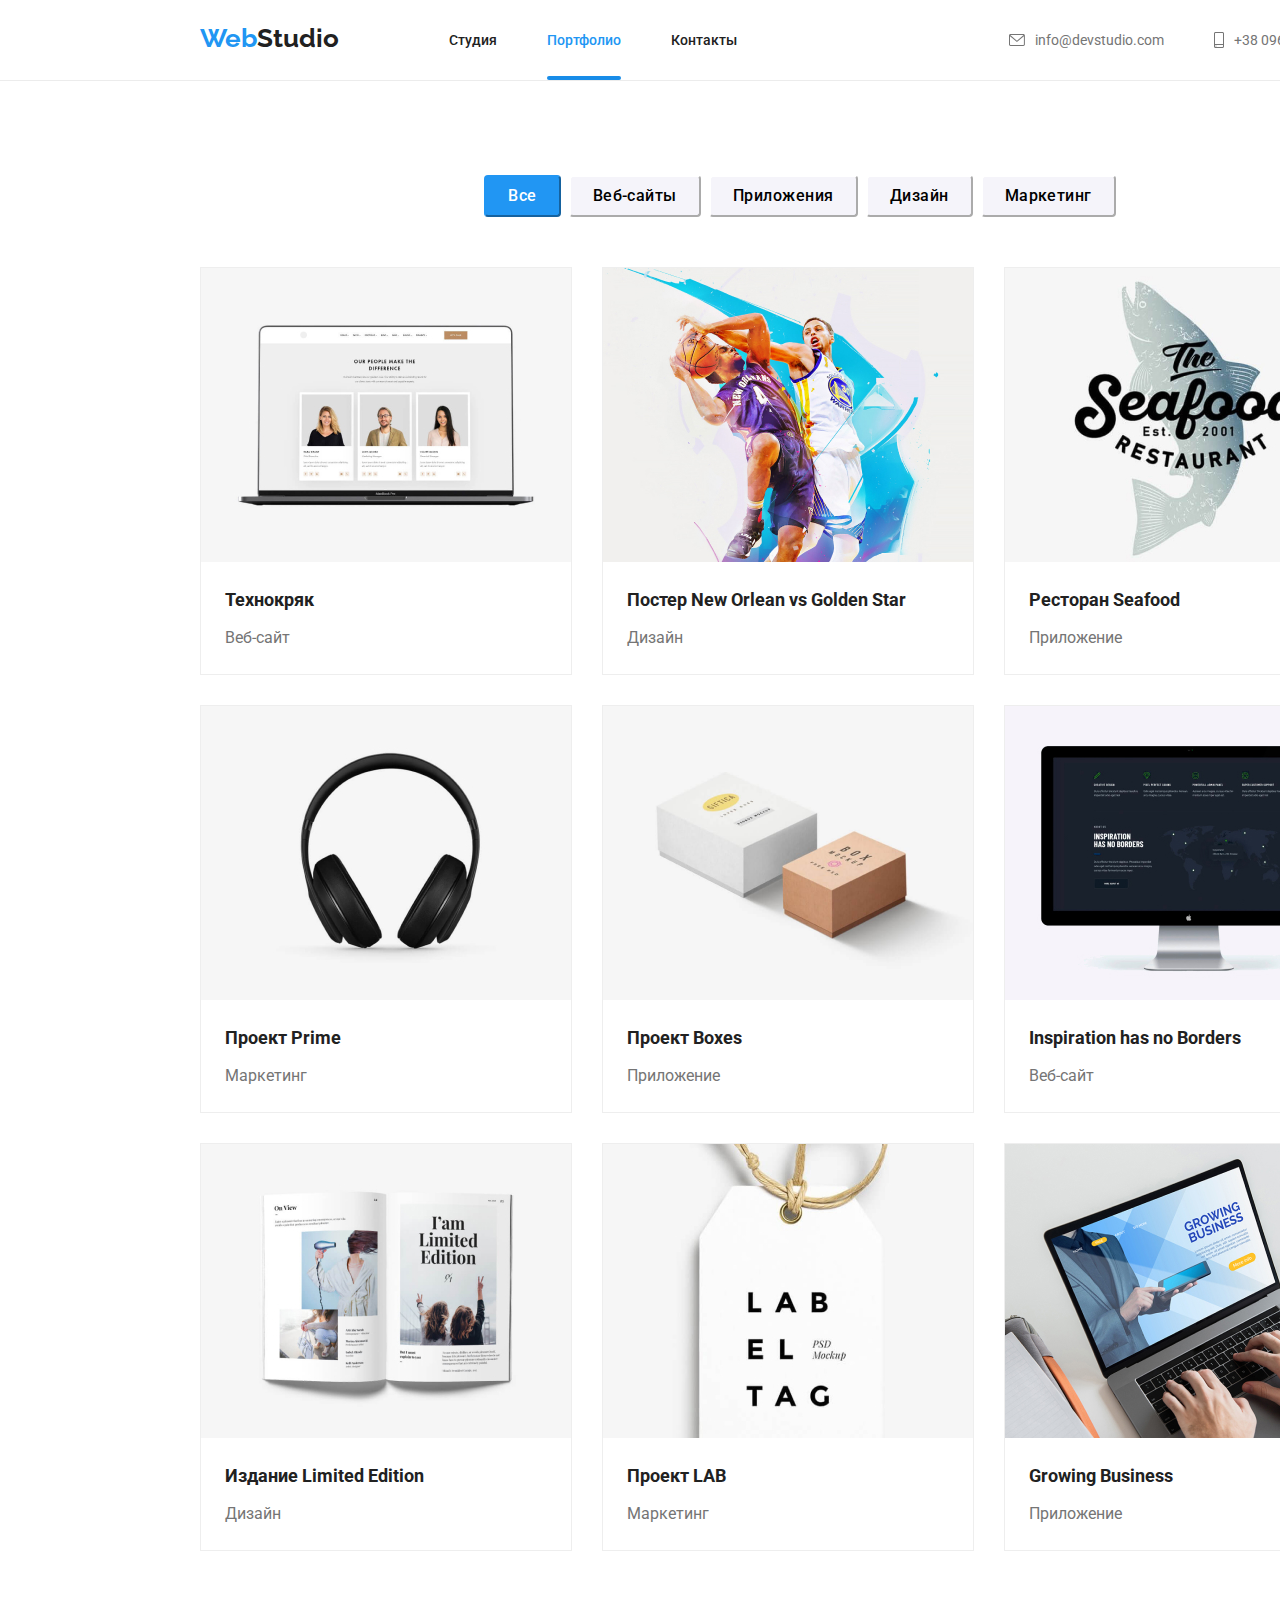
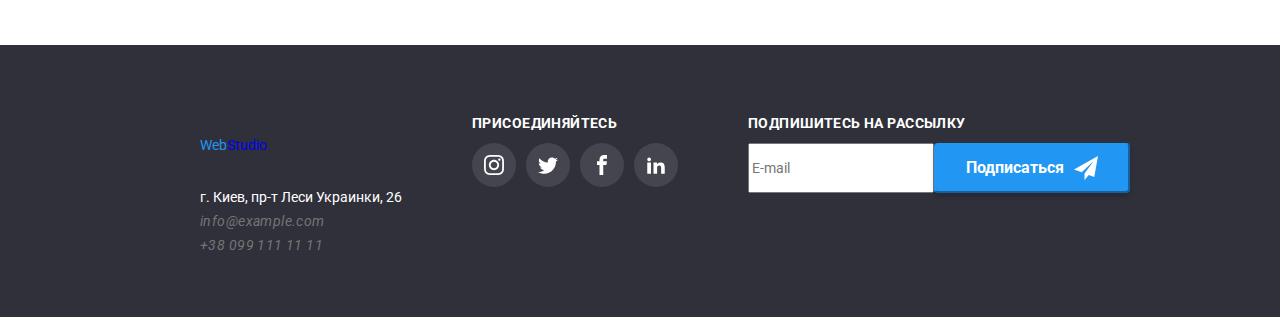
==== commit 07dd6ba7: "Add files via upload" ====
--- a/portfolio.html
+++ b/portfolio.html
@@ -164,11 +164,11 @@
 <footer>
     <div class="conteiner , flex">
    <div>
-    <a href="index.html" class="logo_footer" ><span class="part1">Web</span>Studio</a>
-   <address><ul class="footer_list">
-       <li class="footer_item"><a href="" class="address">г. Киев, пр-т Леси Украинки, 26</a></li>
-       <li class="footer_item"><a href="mailto:info@example.com" class="telmail2">info@example.com</a></li>
-       <li class="footer_item"><a href="tel:+380991111111" class="telmail2">+38 099 111 11 11</a></li>
+    <a href="index.html" class="logo-footer" ><span class="part1">Web</span>Studio</a>
+   <address><ul class="footer-list">
+       <li class="footer-item"><a href="" class="address">г. Киев, пр-т Леси Украинки, 26</a></li>
+       <li class="footer-item"><a href="mailto:info@example.com" class="telmail2">info@example.com</a></li>
+       <li class="footer-item"><a href="tel:+380991111111" class="telmail2">+38 099 111 11 11</a></li>
    </ul></address>
     </div>
    <div class="dopsection">
@@ -191,7 +191,7 @@
    <form class="dopsection">
     <h2 class="join ,display">Подпишитесь на рассылку</h2>
     <div class="flex">
-    <input type="email" name="mail" placeholder="E-mail" class="bottom_input">
+    <input type="email" name="mail" placeholder="E-mail" class="bottom-input">
     <button type="submit" class="button_join_down button">Подписаться<svg class="icon_send">
         <use href="./images/symbol-defs.svg#icon-send" ></use>
     </svg></button>
--- a/css/main.min.css
+++ b/css/main.min.css
@@ -1 +1 @@
-.portfolio_button{background:#f5f4fa;cursor:pointer;font-family:inherit;font-size:16px;line-height:1.6;text-align:center;letter-spacing:.03em;border-radius:4px;border-color:var(--white-color);font-weight:500;padding-top:6px;padding-bottom:6px;padding-left:22px;padding-right:22px;transition-property:background-color;transition-duration:250ms;transition-timing-function:cubic-bezier(0.4, 0, 0.2, 1)}.portfolio_button:hover,.portfolio_button:focus{background-color:var(--brand-color);color:var(--white-color);border-color:var(--brand-color);box-shadow:0px 3px 1px rgba(0,0,0,.1),0px 1px 2px rgba(0,0,0,.08),0px 2px 2px rgba(0,0,0,.12)}.current_button{background-color:var(--brand-color);color:var(--white-color);border-color:var(--brand-color)}.order_services_button{font-size:16px;line-height:1.9;display:flex;margin:0px auto;letter-spacing:.06em;background-color:var(--brand-color);color:var(--white-color);border-color:var(--brand-color);border-radius:4px;font-weight:bold;margin-top:10px;padding:10px 32px 10px 32px;transition-property:background-color;transition-duration:250ms;transition-timing-function:cubic-bezier(0.4, 0, 0.2, 1)}.order_services_button:hover,.order_services_button:focus{background-color:#188ce8}.send_button{padding:10px 55px 10px 55px;background:#2196f3;box-shadow:0px 4px 4px rgba(0,0,0,.15);border-radius:4px;color:var(--white-color);font-weight:700;font-size:16px;line-height:30px;display:flex;align-items:center;text-align:center;margin:0px auto;border-color:var(--brand-color)}.button_join_down{align-items:center;padding:10px 30px 10px 30px;font-weight:700;font-size:16px;line-height:1.8;display:flex;align-items:center;text-align:center;height:50px;fill:var(--white-color);color:var(--white-color);background-color:var(--brand-color);border-color:var(--brand-color);box-shadow:0px 4px 4px rgba(0,0,0,.15);border-radius:4px}.portfolio_buttons_list{display:flex;justify-content:center;margin-bottom:50px}.portfolio_buttons_list li+li{margin-left:8px}.bottom-link{padding:0px;width:44px;height:44px;display:flex;justify-content:center;align-items:center;border-radius:50%;background:rgba(255,255,255,.1019607843);fill:var(--white-color);transition-property:background-color,fill;transition-duration:250ms;transition-timing-function:cubic-bezier(0.4, 0, 0.2, 1)}.bottom-link:hover,.bottom-link:focus{background-color:#2196f3;fill:var(--white-color)}.close{position:absolute;right:8px;top:8px;box-shadow:none;border-radius:50%;height:30px;width:30px;line-height:0px;padding:0px;box-shadow:none;border:1px solid gray;background-color:var(--white-color)}.close:hover{border-radius:50%;box-shadow:none;background-color:var(--white-color);border:1px solid gray;color:var(--brand-color)}a{text-decoration:none;padding:32px 0px;display:block;transition-property:color;transition-duration:250ms;transition-timing-function:cubic-bezier(0.4, 0, 0.2, 1)}a:hover,a:focus{color:var(--brand-color)}.href{color:var(--main-color);font-weight:500}.telmail{color:var(--second-color)}.contact_item{color:var(--second-color);fill:var(--second-color);transition-property:color,fill;transition-duration:250ms;transition-timing-function:cubic-bezier(0.4, 0, 0.2, 1)}.contact_item:focus,.contact_item:hover{fill:var(--brand-color)}.telmail2{color:var(--second-color);font-weight:400;font-size:14px;line-height:24px;letter-spacing:.03em;padding:0px 0px}.address{font-weight:400;font-size:14px;line-height:24px;color:var(--white-color);padding:0px 0px;font-style:normal}.header_logo{font-family:"Raleway";font-weight:700;font-size:26px;line-height:1.2;margin-right:60px;display:block;padding:23px 0px}.logo_footer{color:var(--white-color);font-family:"Raleway";font-weight:700;font-size:26px;line-height:1.2;padding:0px 0px}.clientlink{width:170px;height:92px;display:flex;justify-content:center;align-items:center;padding:0px;border:1px solid var(--grey-color);border-radius:5px;fill:var(--grey-color);transition-property:border,fill;transition-duration:250ms;transition-timing-function:cubic-bezier(0.4, 0, 0.2, 1)}.clientlink:hover,.clientlink:focus{fill:var(--brand-color);border:1px solid var(--brand-color)}.contact_list{display:flex;margin-left:auto}.contact_list .telmail+.telmail{margin-left:50px}.social-link{padding:0px;width:44px;height:44px;display:flex;justify-content:center;align-items:center;border-radius:50%;fill:var(--grey-color);transition-property:background-color,fill;transition-duration:250ms;transition-timing-function:cubic-bezier(0.4, 0, 0.2, 1)}.social-link:hover,.social-link:focus{background-color:#2196f3;fill:var(--white-color)}.current{color:var(--brand-color);font-weight:500;position:relative}.current::after{content:"";display:flex;width:100%;height:4px;border-radius:2px;background-color:#188ce8;position:absolute;left:0;bottom:0}.social_links_list{padding-top:16px;display:flex;justify-content:center}.social-links{margin-left:0px;margin-right:10px}.social-links1{margin-left:0px;margin-right:0px}.contact_item{display:flex;margin-right:50px;justify-content:center;align-items:center;cursor:pointer}.bottom-links{margin-left:0px}.bottomjoin>.bottom-links+.bottom-links{margin-left:10px}.part1{color:var(--brand-color)}.our_strengths_svg{height:70px;width:70px}.social-svg{height:20px;width:20px}.form_svg{position:absolute;top:50%;left:0;transform:translateY(-50%);left:14px;fill:var(--main-color);transition-property:fill;transition-duration:250ms;transition-timing-function:cubic-bezier(0.4, 0, 0.2, 1)}.icon_send{height:24px;width:24px;margin-left:10px}.icon{display:inline-block;border:2px solid var(--second-color);width:16px;height:16px;background-image:url("data:image/svg+xml;charset=utf8,%3Csvg width='16' height='15' viewBox='0 0 16 15' fill='none' xmlns='http://www.w3.org/2000/svg'%3E%3Cpath d='M3.95703 7.75166L3.88825 7.68604L3.81923 7.75141L2.93123 8.59258L2.85486 8.66492L2.93097 8.73753L6.42671 12.0724L6.49574 12.1382L6.56476 12.0724L14.069 4.91352L14.1449 4.84116L14.069 4.76881L13.1873 3.92764L13.1183 3.86183L13.0493 3.92761L6.49577 10.1735L3.95703 7.75166Z' fill='white' stroke='white' stroke-width='0.2'/%3E%3C/svg%3E");border-radius:4px;background-origin:border-box;background-size:contain;margin-right:7px}.svg-smartphone{height:16px;width:10px;margin-right:10px}.svg-mail{height:12px;width:16px;margin-right:10px}.form_tel{width:13px;height:13px}.form_mail{width:15px;height:12px}.form_name{width:12px;height:12px}.backdrop.is-hidden{visibility:hidden;opacity:0;pointer-events:none}.backdrop{width:100%;height:100%;top:0;right:0;background-color:rgba(0,0,0,.5);opacity:1;visibility:visible;position:fixed;transition:opacity 250ms}.strong_modal{font-family:"Roboto";font-style:normal;font-weight:700;font-size:20px;line-height:1.2;text-align:center}.modal_div{margin:0}.modal{position:absolute;background-color:#fff;top:50%;left:50%;transform:translate(-50%, -50%);min-height:580px;min-width:520px;padding:40px;border-radius:4px;box-shadow:0px 1px 3px rgba(0,0,0,.12),0px 1px 1px rgba(0,0,0,.14),0px 2px 1px rgba(0,0,0,.2)}.work_imges_list{display:flex;padding-left:0px;margin-top:0px}.work_imges_list li+li{margin-left:30px}img{display:block;max-width:100%;height:auto}.image{position:relative}.relative{position:relative}.display{display:flex}.p{display:none}nav{display:flex}.header_list{display:flex}.our_clients_list{display:flex}.flex{display:flex}.bottomjoin{display:flex}.conteiner{width:1200px;margin-right:200px;margin-left:200px}ul{list-style:none;margin:0px 0px 0px 0px;padding:0px 0px 0px 0px}.our_strengths{display:flex;padding-top:94px}.dopsection{padding-left:70px}.section{padding-top:94px;padding-bottom:94px;padding-left:0px}.our_strengths>.conteiner>.our_strengths_list>li+li{margin-left:30px}.our_strengths>div .our_strengths_list{display:flex}.ulteam{display:flex;width:1170px;padding-left:0px}.footer_list{padding:0px;margin-top:20px}.header_link{margin-left:50px}.footer_list .footer_item+.footer_item{margin-top:10px}header{border-bottom:1px solid #ececec;margin:0 0 0 0;padding:0 0 0 0}.order_conteiner{background-image:url(../images/17.jpg);padding:190px 0px}footer{background:#2f303a;padding-bottom:60px;padding-top:60px;padding-right:0px}.teamtopick{text-align:center;padding-bottom:50px;padding-top:0px;margin-top:0px;margin-bottom:0px}.portfolio>div{padding-top:20px;padding-bottom:20px;padding-left:24px;padding-right:24px}textarea{resize:none}.form_field>.form_lable{display:flex}.form_input{width:100%;border-radius:4px;padding-left:40px;height:40px;border:rgba(33,33,33,.2) solid 1px;background-color:var(--white-color);transition-property:border;transition-duration:250ms;transition-timing-function:cubic-bezier(0.4, 0, 0.2, 1)}.form_input:focus{border:var(--brand-color) solid 1px;outline:rgba(0,0,0,0)}.form_input:focus+.form_svg{fill:var(--brand-color)}.form_textarea{width:100%;height:120px;border:rgba(33,33,33,.2) solid 1px;background-color:var(--white-color);padding:12px 16px 12px 16px;border-radius:4px;font-weight:400;transition-property:border;transition-duration:250ms;transition-timing-function:cubic-bezier(0.4, 0, 0.2, 1)}.form_textarea:-moz-placeholder-shown{font-size:12px;line-height:1.2;letter-spacing:.01em;color:rgba(117,117,117,.5)}.form_textarea:-ms-input-placeholder{font-size:12px;line-height:1.2;letter-spacing:.01em;color:rgba(117,117,117,.5)}.form_textarea:placeholder-shown{font-size:12px;line-height:1.2;letter-spacing:.01em;color:rgba(117,117,117,.5)}.form_textarea:focus{border:var(--brand-color) solid 1px;outline:rgba(0,0,0,0);color:var(--main-color)}.privacy-policy{display:inline;text-decoration:underline;color:var(--brand-color);padding:0px;padding-left:3px}.form_lable{font-weight:400;font-size:12px;line-height:1.2;color:var(--second-color);padding-top:10px;padding-bottom:4px}.checkbox{position:absolute;appearance:none;-webkit-appearance:none;-moz-appearance:none}.bottom_input{height:50px;min-width:350px;padding:15px;background-color:#2f303a;border-radius:4px;outline:rgba(0,0,0,0);border:1px solid rgba(255,255,255,.3);filter:drop-shadow(0px 4px 4px rgba(0, 0, 0, 0.15));border-radius:4px;color:rgba(255,255,255,.6);margin-right:12px}.checkbox:checked+.icon{background-color:var(--brand-color);border:2px solid var(--brand-color)}.label_check{display:flex;align-items:center;padding:20px 10px 30px 10px;font-style:normal;font-weight:400;font-size:14px;line-height:1.6;color:var(--second-color)}.over{position:absolute;width:100%;height:100%;background-color:rgba(33,150,243,.8980392157);font-family:"Roboto";font-style:normal;font-weight:400;font-size:18px;line-height:1.5;top:0;opacity:0;margin:0;align-items:center;display:flex;overflow:hidden;transform:translateY(100%);transition:transform 250ms cubic-bezier(0.4, 0, 0.2, 1)}.over>p{padding-left:24px;padding-right:24px;color:var(--white-color);margin:0}.portfolio>.zero{padding:0px}.zero{position:relative;overflow:hidden}.portfolio:hover>.zero>.over{opacity:1;transform:translateY(0%)}.ulteam .card+.card{margin-left:30px}.work{text-align:center;margin:0;margin-bottom:50px}.portfolio-list{display:flex;flex-wrap:wrap;padding-left:0px;margin-left:-30px;margin-bottom:-30px}.portfolio-list>li{border-bottom:20px;margin-left:30px;margin-bottom:30px;border:1px solid #eee}.team{background-color:var(--white-color);border-radius:5px;box-shadow:0px 1px 3px rgba(0,0,0,.12),0px 1px 1px rgba(0,0,0,.14),0px 2px 1px rgba(0,0,0,.2)}.background{background-color:#f5f4fa}.our_team{padding-top:30px;padding-bottom:30px;text-align:center}.our_strengths_block{height:120px;display:flex;justify-content:center;align-items:center;background-color:#f5f4fa;border-radius:4px;margin-bottom:30px}.clients{text-align:center;padding-bottom:50px;padding-top:0px;margin-top:0px;margin-bottom:0px}.client{height:60px;width:106px}.our_clients_list>.client_link_card+.client_link_card{margin-left:30px}.portfolio>div>.text{color:var(--second-color);font-size:16px;line-height:2;font-weight:400;margin-top:0px;margin-bottom:0px}.portfolio:hover{box-shadow:0px 1px 1px rgba(0,0,0,.12),0px 4px 4px rgba(0,0,0,.06),1px 4px 6px rgba(0,0,0,.16)}.portfolio{transition-property:box-shadow;transition-duration:250ms;transition-timing-function:cubic-bezier(0.4, 0, 0.2, 1)}.portfolio>div>h2{font-size:18px;line-height:2;margin-top:0px;margin-bottom:4px}h1{font-weight:900;font-size:44px;line-height:60px;text-align:center;letter-spacing:.06em;text-transform:uppercase;color:var(--white-color);margin-top:0px}.our_strengths_item>h3{font-size:14px;line-height:1.1}.our_strengths_item>p{color:var(--second-color);font-size:14px;line-height:1.7;margin-top:0px;margin-bottom:0px}h2{font-size:36px;line-height:1.2}.team>div>h3{font-weight:500;font-size:16px;line-height:2;margin-top:0px;margin-bottom:10px}.team>div>p{color:var(--second-color);font-size:16px;line-height:1.2;font-weight:400;margin-top:0px;margin-bottom:0px}.our_strengths_topick{text-transform:uppercase;margin:0px 0px 10px 0px}.join{font-family:"Roboto";font-style:normal;font-weight:700;font-size:14px;line-height:1.1;letter-spacing:.03em;text-transform:uppercase;color:#fff}body{font-family:"Roboto","Raleway",sans-serif;position:relative;color:var(--main-color);font-size:14px}/*# sourceMappingURL=main.min.css.map */+.portfolio_button{background:#f5f4fa;cursor:pointer;font-family:inherit;font-size:16px;line-height:1.6;text-align:center;letter-spacing:.03em;border-radius:4px;border-color:var(--white-color);font-weight:500;padding-top:6px;padding-bottom:6px;padding-left:22px;padding-right:22px;transition-property:background-color;transition-duration:250ms;transition-timing-function:cubic-bezier(0.4, 0, 0.2, 1)}.portfolio_button:hover,.portfolio_button:focus{background-color:var(--brand-color);color:var(--white-color);border-color:var(--brand-color);box-shadow:0px 3px 1px rgba(0,0,0,.1),0px 1px 2px rgba(0,0,0,.08),0px 2px 2px rgba(0,0,0,.12)}.current_button{background-color:var(--brand-color);color:var(--white-color);border-color:var(--brand-color)}.orderservices{font-size:16px;line-height:1.9;display:flex;margin:0px auto;letter-spacing:.06em;background-color:var(--brand-color);color:var(--white-color);border-color:var(--brand-color);border-radius:4px;font-weight:bold;margin-top:10px;padding:10px 32px 10px 32px;transition-property:background-color;transition-duration:250ms;transition-timing-function:cubic-bezier(0.4, 0, 0.2, 1)}.orderservices:hover,.orderservices:focus{background-color:#188ce8}.send_button{padding:10px 55px 10px 55px;background:#2196f3;box-shadow:0px 4px 4px rgba(0,0,0,.15);border-radius:4px;color:var(--white-color);font-weight:700;font-size:16px;line-height:30px;display:flex;align-items:center;text-align:center;margin:0px auto;border-color:var(--brand-color)}.button_join_down{align-items:center;padding:10px 30px 10px 30px;font-weight:700;font-size:16px;line-height:1.8;display:flex;align-items:center;text-align:center;height:50px;fill:var(--white-color);color:var(--white-color);background-color:var(--brand-color);border-color:var(--brand-color);box-shadow:0px 4px 4px rgba(0,0,0,.15);border-radius:4px}.portfolio_buttons_list{display:flex;justify-content:center;margin-bottom:50px}.portfolio_buttons_list li+li{margin-left:8px}.bottom-link{padding:0px;width:44px;height:44px;display:flex;justify-content:center;align-items:center;border-radius:50%;background:rgba(255,255,255,.1019607843);fill:var(--white-color);transition-property:background-color,fill;transition-duration:250ms;transition-timing-function:cubic-bezier(0.4, 0, 0.2, 1)}.bottom-link:hover,.bottom-link:focus{background-color:#2196f3;fill:var(--white-color)}.close{position:absolute;right:8px;top:8px;box-shadow:none;border-radius:50%;height:30px;width:30px;line-height:0px;padding:0px;box-shadow:none;border:1px solid gray;background-color:var(--white-color)}.close:hover{border-radius:50%;box-shadow:none;background-color:var(--white-color);border:1px solid gray;color:var(--brand-color)}a{text-decoration:none;padding:32px 0px;display:block;transition-property:color;transition-duration:250ms;transition-timing-function:cubic-bezier(0.4, 0, 0.2, 1)}a:hover,a:focus{color:var(--brand-color)}.href{color:var(--main-color);font-weight:500}.telmail{color:var(--second-color)}.contact{color:var(--second-color);fill:var(--second-color);transition-property:color,fill;transition-duration:250ms;transition-timing-function:cubic-bezier(0.4, 0, 0.2, 1)}.contact:focus,.contact:hover{fill:var(--brand-color)}.telmail2{color:var(--second-color);font-weight:400;font-size:14px;line-height:24px;letter-spacing:.03em;padding:0px 0px}.address{font-weight:400;font-size:14px;line-height:24px;color:var(--white-color);padding:0px 0px;font-style:normal}.logo{font-family:"Raleway";font-weight:700;font-size:26px;line-height:1.2;margin-right:60px;display:block;padding:23px 0px}.logo_footer{color:var(--white-color);font-family:"Raleway";font-weight:700;font-size:26px;line-height:1.2;padding:0px 0px}.clientlink{width:170px;height:92px;display:flex;justify-content:center;align-items:center;padding:0px;border:1px solid var(--grey-color);border-radius:5px;fill:var(--grey-color);transition-property:border,fill;transition-duration:250ms;transition-timing-function:cubic-bezier(0.4, 0, 0.2, 1)}.clientlink:hover,.clientlink:focus{fill:var(--brand-color);border:1px solid var(--brand-color)}.contacts{display:flex;margin-left:auto}.contacts .telmail+.telmail{margin-left:50px}.social-link{padding:0px;width:44px;height:44px;display:flex;justify-content:center;align-items:center;border-radius:50%;fill:var(--grey-color);transition-property:background-color,fill;transition-duration:250ms;transition-timing-function:cubic-bezier(0.4, 0, 0.2, 1)}.social-link:hover,.social-link:focus{background-color:#2196f3;fill:var(--white-color)}.current{color:var(--brand-color);font-weight:500;position:relative}.current::after{content:"";display:flex;width:100%;height:4px;border-radius:2px;background-color:#188ce8;position:absolute;left:0;bottom:0}.sociallinkslist{padding-top:16px;display:flex;justify-content:center}.social-links{margin-left:0px;margin-right:10px}.social-links1{margin-left:0px;margin-right:0px}.contact{display:flex;margin-right:50px;justify-content:center;align-items:center;cursor:pointer}.bottom-links{margin-left:0px}.bottomjoin>.bottom-links+.bottom-links{margin-left:10px}.part1{color:var(--brand-color)}.ourstrengthssvg{height:70px;width:70px}.social-svg{height:20px;width:20px}.form_svg{position:absolute;top:50%;left:0;transform:translateY(-50%);left:14px;fill:var(--main-color);transition-property:fill;transition-duration:250ms;transition-timing-function:cubic-bezier(0.4, 0, 0.2, 1)}.icon_send{height:24px;width:24px;margin-left:10px}.icon{display:inline-block;border:2px solid var(--second-color);width:16px;height:16px;background-image:url("data:image/svg+xml;charset=utf8,%3Csvg width='16' height='15' viewBox='0 0 16 15' fill='none' xmlns='http://www.w3.org/2000/svg'%3E%3Cpath d='M3.95703 7.75166L3.88825 7.68604L3.81923 7.75141L2.93123 8.59258L2.85486 8.66492L2.93097 8.73753L6.42671 12.0724L6.49574 12.1382L6.56476 12.0724L14.069 4.91352L14.1449 4.84116L14.069 4.76881L13.1873 3.92764L13.1183 3.86183L13.0493 3.92761L6.49577 10.1735L3.95703 7.75166Z' fill='white' stroke='white' stroke-width='0.2'/%3E%3C/svg%3E");border-radius:4px;background-origin:border-box;background-size:contain;margin-right:7px}.svg-smartphone{height:16px;width:10px;margin-right:10px}.svg-mail{height:12px;width:16px;margin-right:10px}.form_tel{width:13px;height:13px}.form_mail{width:15px;height:12px}.form_name{width:12px;height:12px}.backdrop.is-hidden{visibility:hidden;opacity:0;pointer-events:none}.backdrop{width:100%;height:100%;top:0;right:0;background-color:rgba(0,0,0,.5);opacity:1;visibility:visible;position:fixed;transition:opacity 250ms}.strong_modal{font-family:"Roboto";font-style:normal;font-weight:700;font-size:20px;line-height:1.2;text-align:center}.modal_div{margin:0}.modal{position:absolute;background-color:#fff;top:50%;left:50%;transform:translate(-50%, -50%);min-height:580px;min-width:520px;padding:40px;border-radius:4px;box-shadow:0px 1px 3px rgba(0,0,0,.12),0px 1px 1px rgba(0,0,0,.14),0px 2px 1px rgba(0,0,0,.2)}.workimgeslist{display:flex;padding-left:0px;margin-top:0px}.workimgeslist li+li{margin-left:30px}img{display:block;max-width:100%;height:auto}.image{position:relative}.relative{position:relative}.display{display:flex}.p{display:none}nav{display:flex}.navigation{display:flex}.ourclientslist{display:flex}.flex{display:flex}.bottomjoin{display:flex}.conteiner{width:1200px;margin-right:200px;margin-left:200px}ul{list-style:none;margin:0px 0px 0px 0px;padding:0px 0px 0px 0px}.ourstrengths{display:flex;padding-top:94px}.dopsection{padding-left:70px}.section{padding-top:94px;padding-bottom:94px;padding-left:0px}.ourstrengths>.conteiner>.strengthslist>li+li{margin-left:30px}.ourstrengths>div .strengthslist{display:flex}.ulteam{display:flex;width:1170px;padding-left:0px}.footer_list{padding:0px;margin-top:20px}.navlink{margin-left:50px}.footer_list .footer_item+.footer_item{margin-top:10px}header{border-bottom:1px solid #ececec;margin:0 0 0 0;padding:0 0 0 0}.orderconteiner{background-image:url(../images/17.jpg);padding:190px 0px}footer{background:#2f303a;padding-bottom:60px;padding-top:60px;padding-right:0px}.teamtopick{text-align:center;padding-bottom:50px;padding-top:0px;margin-top:0px;margin-bottom:0px}.portfolio>div{padding-top:20px;padding-bottom:20px;padding-left:24px;padding-right:24px}textarea{resize:none}.form_field>.form_lable{display:flex}.form_input{width:100%;border-radius:4px;padding-left:40px;height:40px;border:rgba(33,33,33,.2) solid 1px;background-color:var(--white-color);transition-property:border;transition-duration:250ms;transition-timing-function:cubic-bezier(0.4, 0, 0.2, 1)}.form_input:focus{border:var(--brand-color) solid 1px;outline:rgba(0,0,0,0)}.form_input:focus+.form_svg{fill:var(--brand-color)}.form_textarea{width:100%;height:120px;border:rgba(33,33,33,.2) solid 1px;background-color:var(--white-color);padding:12px 16px 12px 16px;border-radius:4px;font-weight:400;transition-property:border;transition-duration:250ms;transition-timing-function:cubic-bezier(0.4, 0, 0.2, 1)}.form_textarea:-moz-placeholder-shown{font-size:12px;line-height:1.2;letter-spacing:.01em;color:rgba(117,117,117,.5)}.form_textarea:-ms-input-placeholder{font-size:12px;line-height:1.2;letter-spacing:.01em;color:rgba(117,117,117,.5)}.form_textarea:placeholder-shown{font-size:12px;line-height:1.2;letter-spacing:.01em;color:rgba(117,117,117,.5)}.form_textarea:focus{border:var(--brand-color) solid 1px;outline:rgba(0,0,0,0);color:var(--main-color)}.privacy-policy{display:inline;text-decoration:underline;color:var(--brand-color);padding:0px;padding-left:3px}.form_lable{font-weight:400;font-size:12px;line-height:1.2;color:var(--second-color);padding-top:10px;padding-bottom:4px}.checkbox{position:absolute;appearance:none;-webkit-appearance:none;-moz-appearance:none}.bottom_input{height:50px;min-width:350px;padding:15px;background-color:#2f303a;border-radius:4px;outline:rgba(0,0,0,0);border:1px solid rgba(255,255,255,.3);filter:drop-shadow(0px 4px 4px rgba(0, 0, 0, 0.15));border-radius:4px;color:rgba(255,255,255,.6);margin-right:12px}.checkbox:checked+.icon{background-color:var(--brand-color);border:2px solid var(--brand-color)}.label_check{display:flex;align-items:center;padding:20px 10px 30px 10px;font-style:normal;font-weight:400;font-size:14px;line-height:1.6;color:var(--second-color)}.over{position:absolute;width:100%;height:100%;background-color:rgba(33,150,243,.8980392157);font-family:"Roboto";font-style:normal;font-weight:400;font-size:18px;line-height:1.5;top:0;opacity:0;margin:0;align-items:center;display:flex;overflow:hidden;transform:translateY(100%);transition:transform 250ms cubic-bezier(0.4, 0, 0.2, 1)}.over>p{padding-left:24px;padding-right:24px;color:var(--white-color);margin:0}.portfolio>.zero{padding:0px}.zero{position:relative;overflow:hidden}.portfolio:hover>.zero>.over{opacity:1;transform:translateY(0%)}.ulteam .card+.card{margin-left:30px}.work{text-align:center;margin:0;margin-bottom:50px}.portfolio-list{display:flex;flex-wrap:wrap;padding-left:0px;margin-left:-30px;margin-bottom:-30px}.portfolio-list>li{border-bottom:20px;margin-left:30px;margin-bottom:30px;border:1px solid #eee}.team{background-color:var(--white-color);border-radius:5px;box-shadow:0px 1px 3px rgba(0,0,0,.12),0px 1px 1px rgba(0,0,0,.14),0px 2px 1px rgba(0,0,0,.2)}.background{background-color:#f5f4fa}.ourteam{padding-top:30px;padding-bottom:30px;text-align:center}.ourstrengthsblock{height:120px;display:flex;justify-content:center;align-items:center;background-color:#f5f4fa;border-radius:4px;margin-bottom:30px}.clients{text-align:center;padding-bottom:50px;padding-top:0px;margin-top:0px;margin-bottom:0px}.client{height:60px;width:106px}.ourclientslist>.clientlinkcard+.clientlinkcard{margin-left:30px}.portfolio>div>.text{color:var(--second-color);font-size:16px;line-height:2;font-weight:400;margin-top:0px;margin-bottom:0px}.portfolio:hover{box-shadow:0px 1px 1px rgba(0,0,0,.12),0px 4px 4px rgba(0,0,0,.06),1px 4px 6px rgba(0,0,0,.16)}.portfolio{transition-property:box-shadow;transition-duration:250ms;transition-timing-function:cubic-bezier(0.4, 0, 0.2, 1)}.portfolio>div>h2{font-size:18px;line-height:2;margin-top:0px;margin-bottom:4px}h1{font-weight:900;font-size:44px;line-height:60px;text-align:center;letter-spacing:.06em;text-transform:uppercase;color:var(--white-color);margin-top:0px}.ourstrengthsarticle>h3{font-size:14px;line-height:1.1}.ourstrengthsarticle>p{color:var(--second-color);font-size:14px;line-height:1.7;margin-top:0px;margin-bottom:0px}h2{font-size:36px;line-height:1.2}.team>div>h3{font-weight:500;font-size:16px;line-height:2;margin-top:0px;margin-bottom:10px}.team>div>p{color:var(--second-color);font-size:16px;line-height:1.2;font-weight:400;margin-top:0px;margin-bottom:0px}.ourstrengthstopick{text-transform:uppercase;margin:0px 0px 10px 0px}.join{font-family:"Roboto";font-style:normal;font-weight:700;font-size:14px;line-height:1.1;letter-spacing:.03em;text-transform:uppercase;color:#fff}body{font-family:"Roboto","Raleway",sans-serif;position:relative;color:var(--main-color);font-size:14px}/*# sourceMappingURL=main.min.css.map */